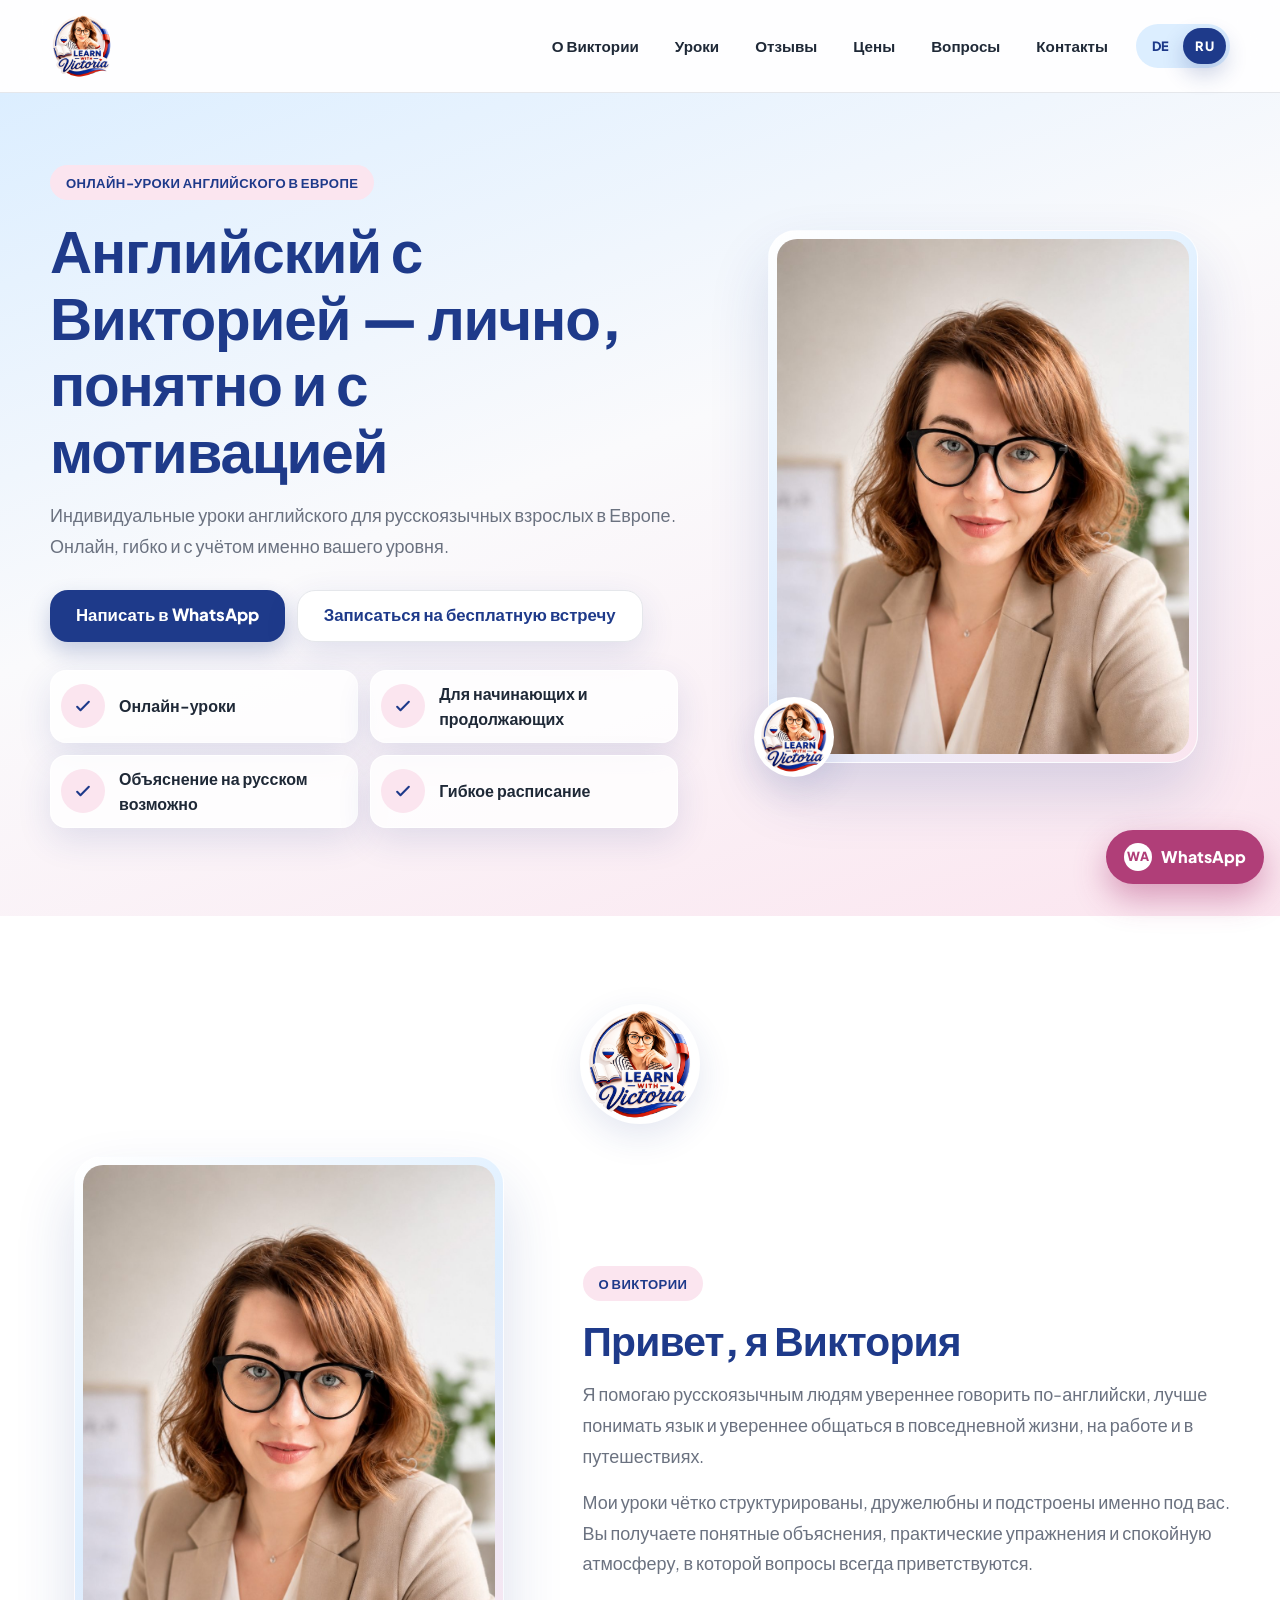
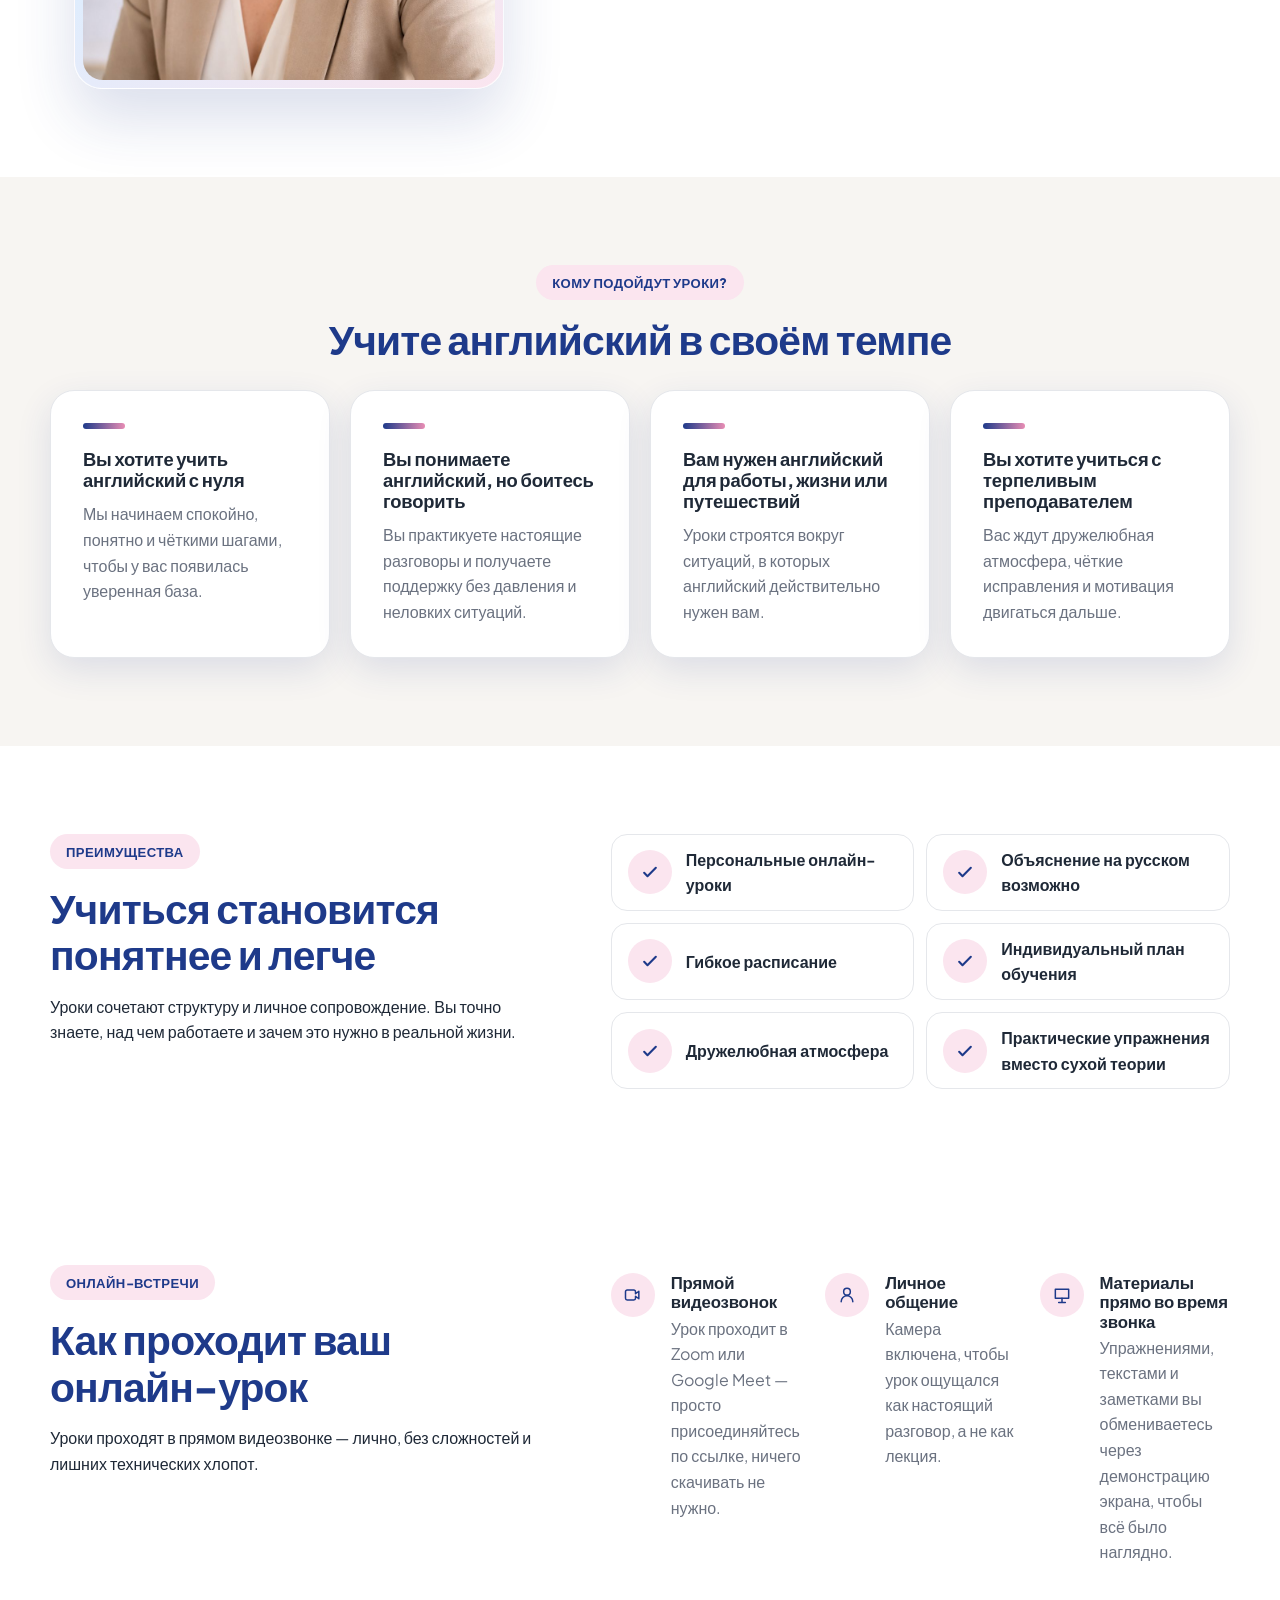
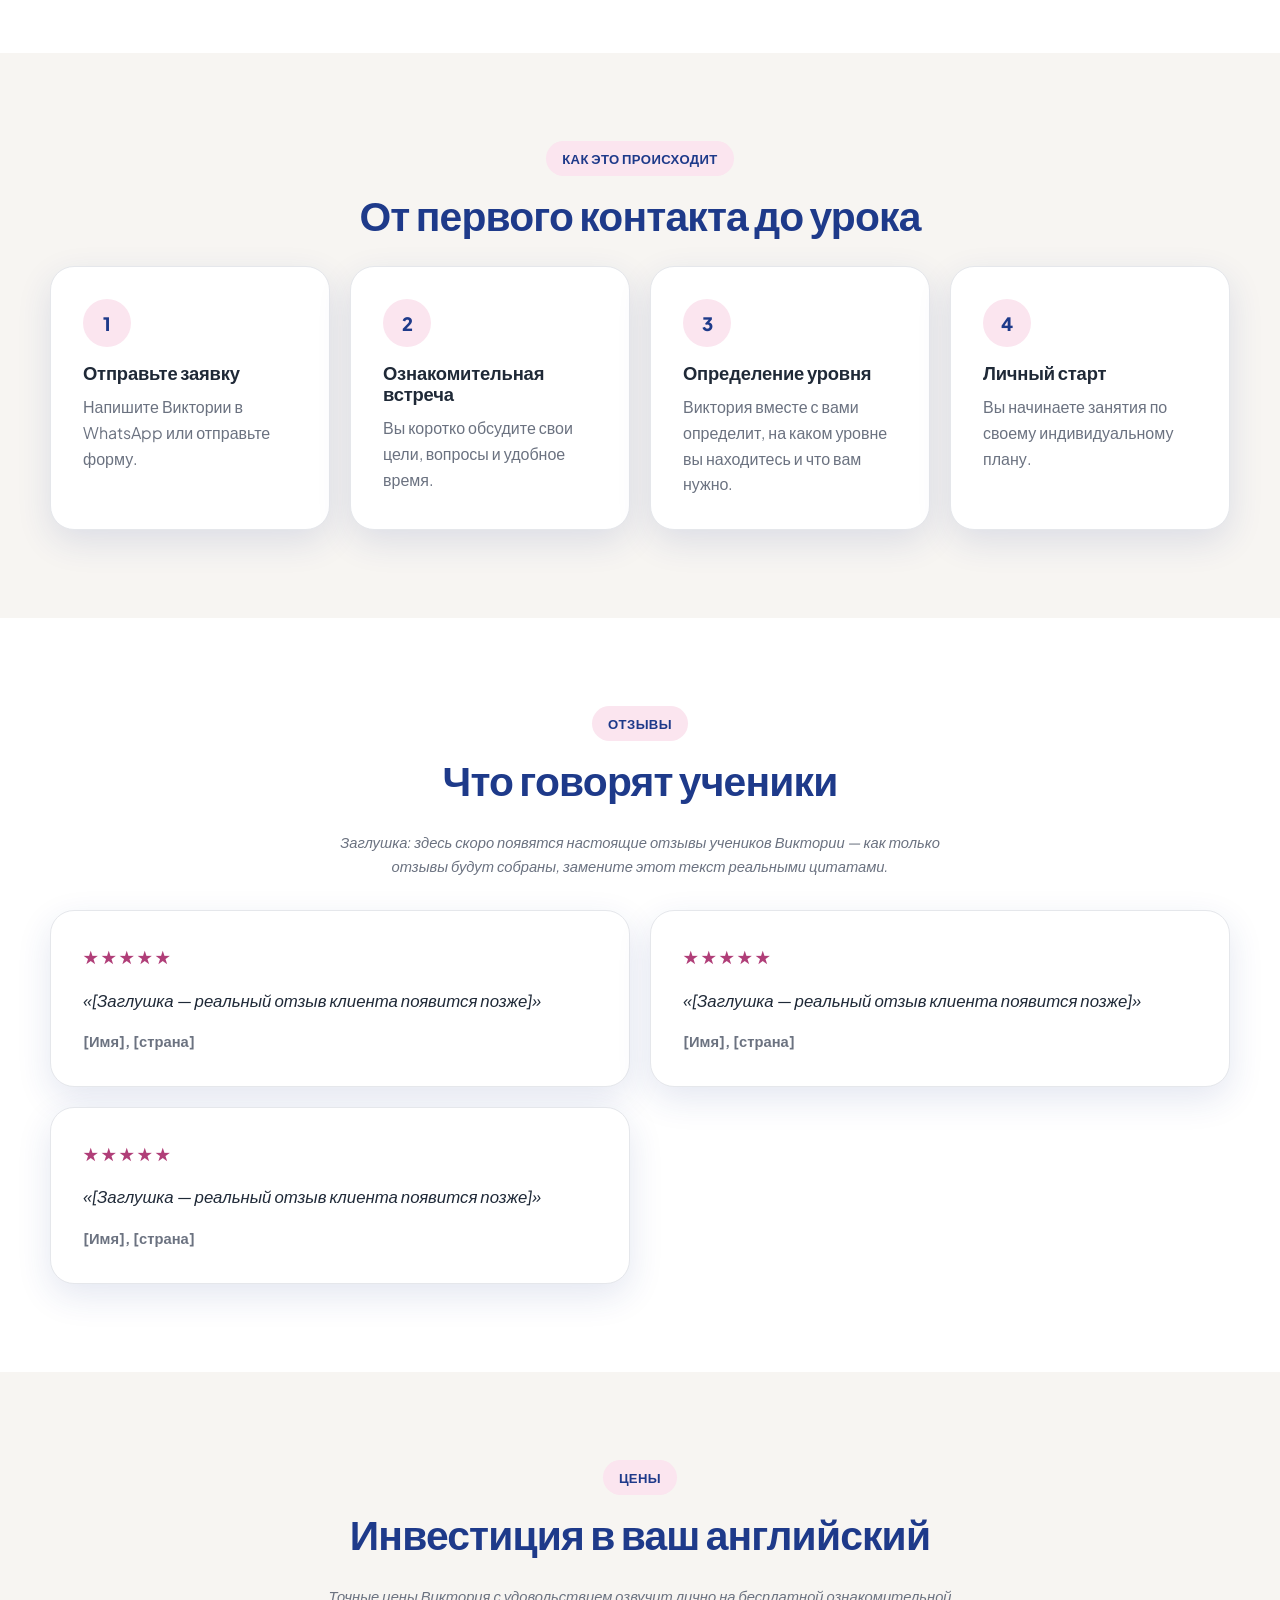
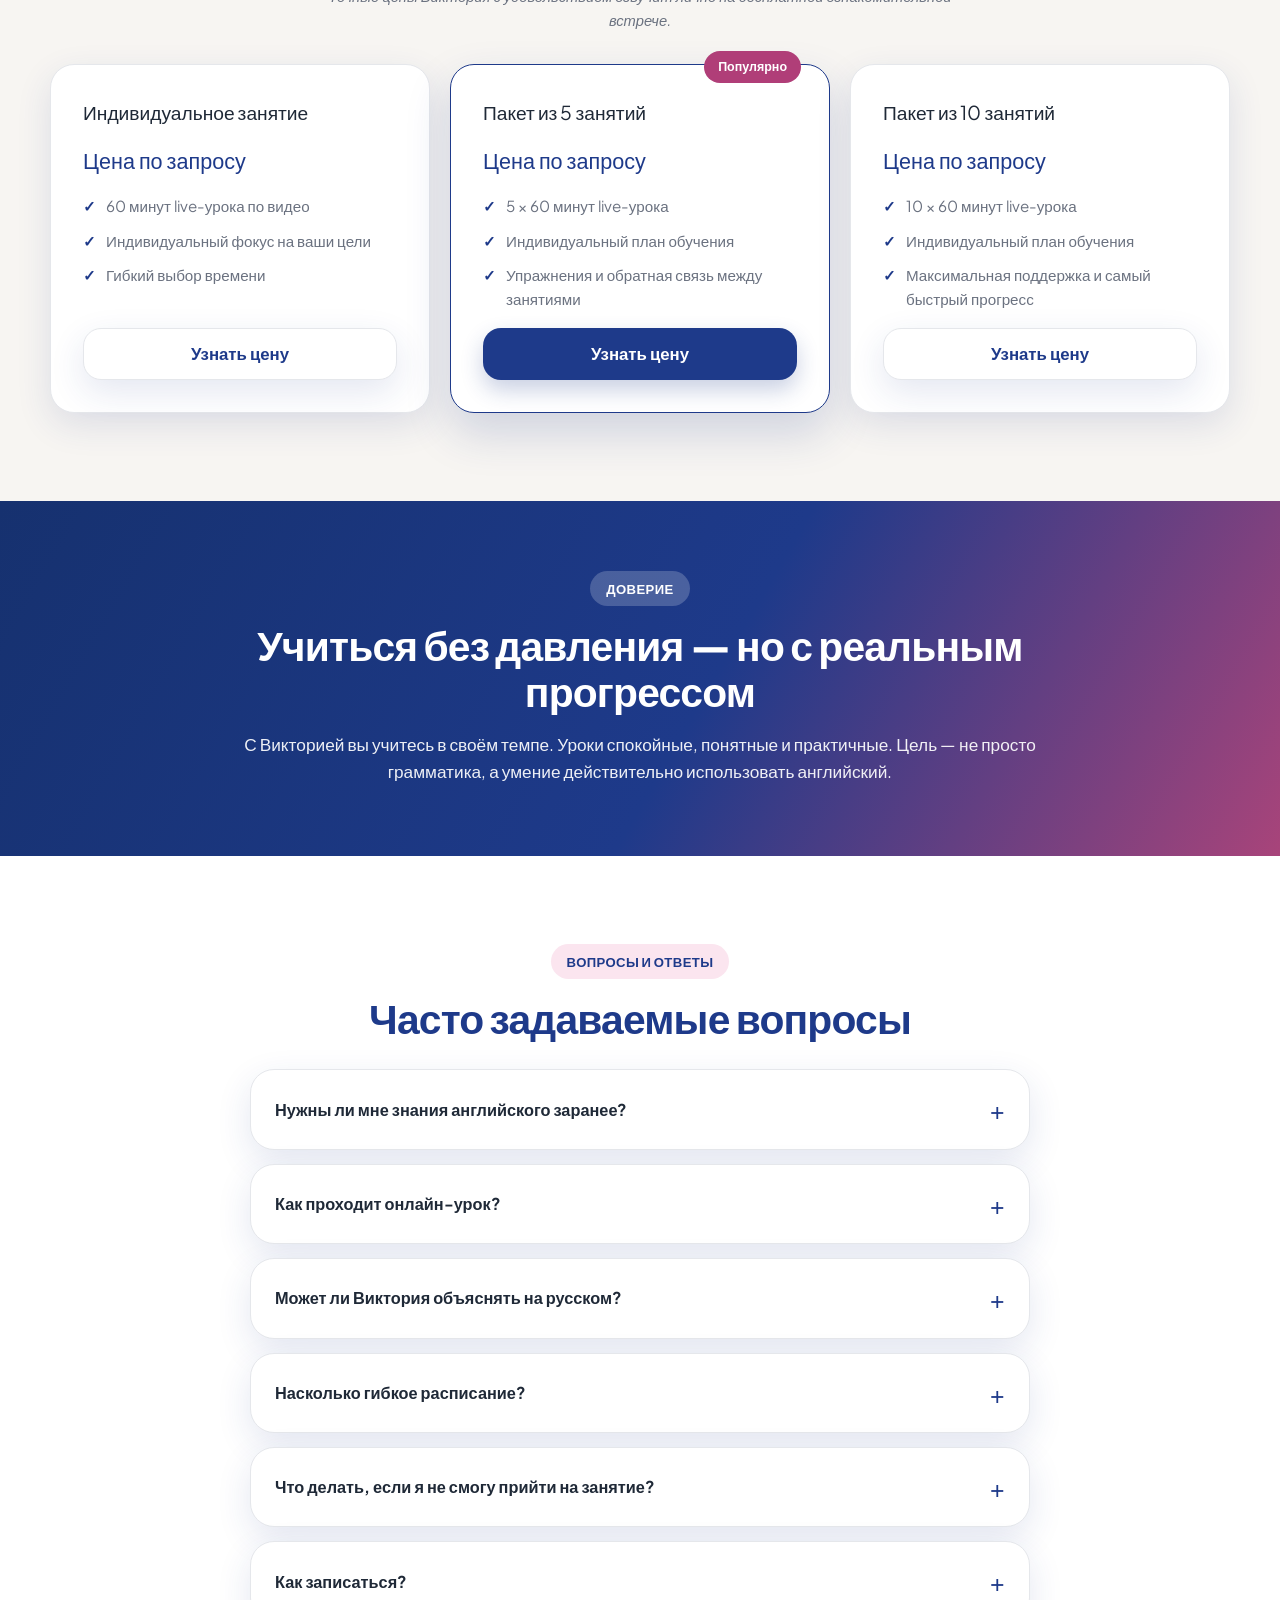
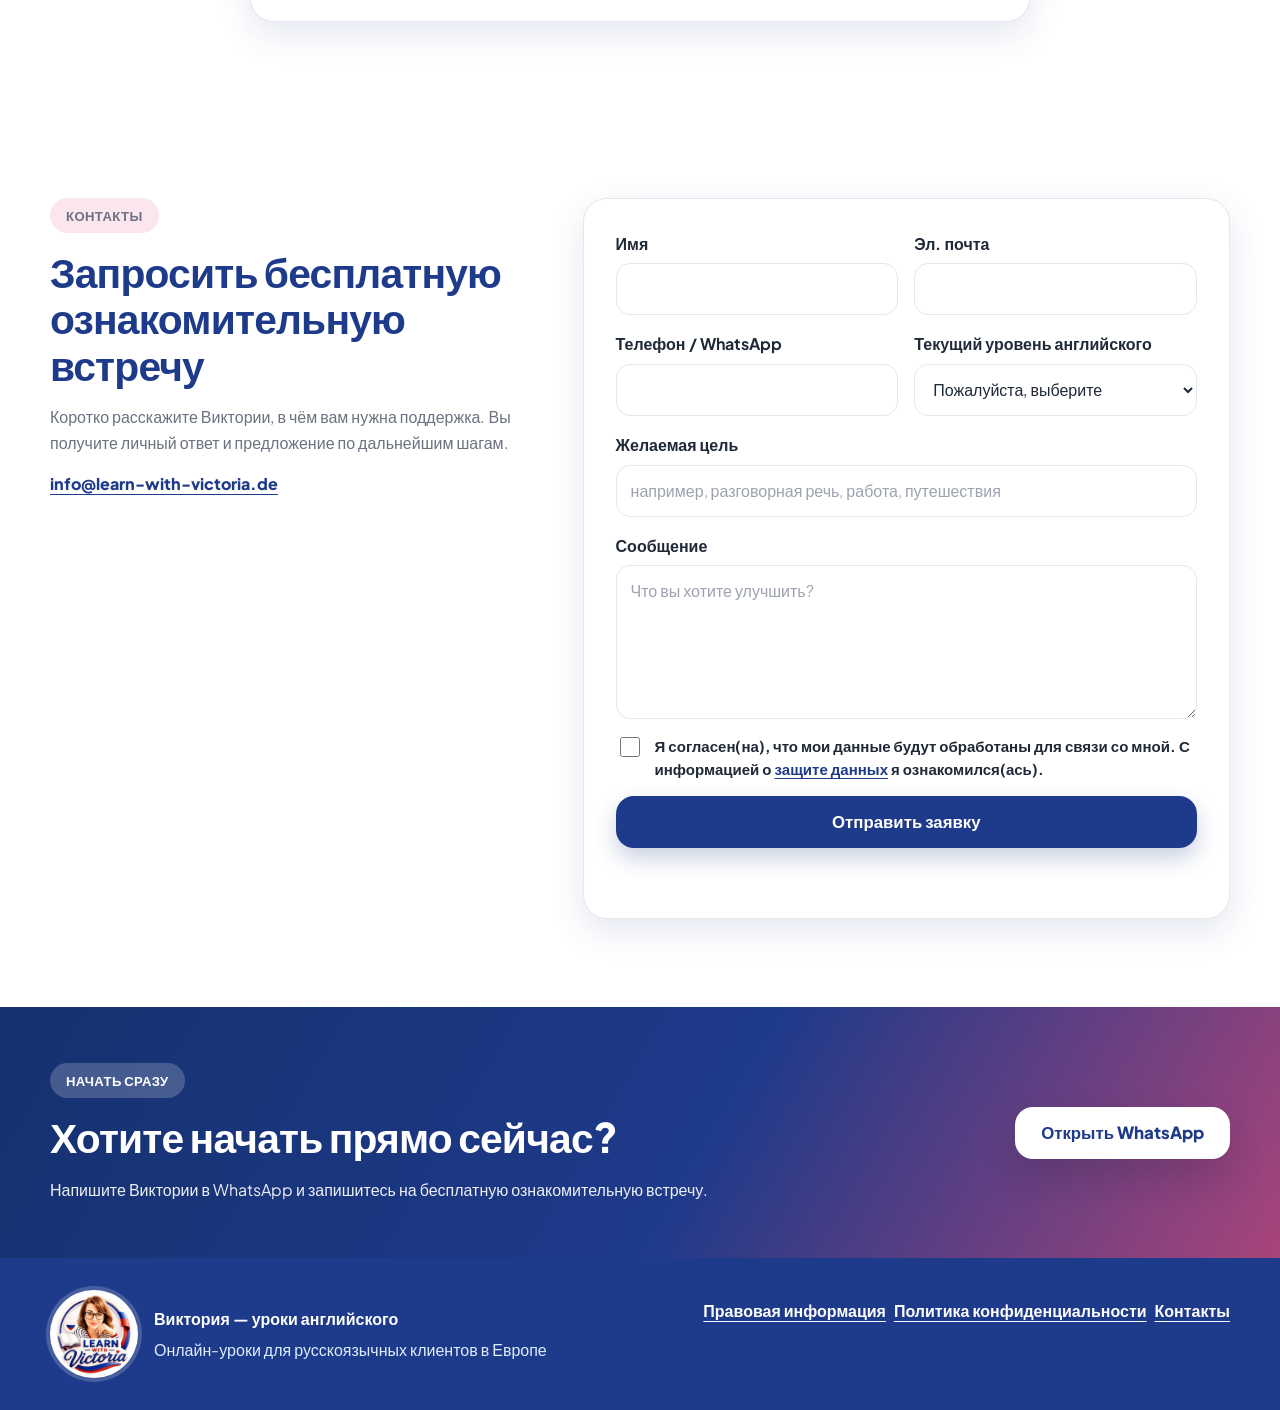
==== index-ru.html @ 59690faa "Add DE/RU language switch and Russian translation of homepage Adds a segmented DE/RU toggle to the h" ====
<!DOCTYPE html>
<html lang="ru">
<head>
  <meta charset="UTF-8">
  <meta name="viewport" content="width=device-width, initial-scale=1.0">
  <title>Английский с Викторией | Онлайн-уроки для русскоязычных взрослых</title>
  <meta name="description" content="Индивидуальные уроки английского с Викторией для русскоязычных взрослых в Европе. Онлайн, гибко и лично — с бесплатной ознакомительной встречей.">
  <meta name="theme-color" content="#1E3A8A">
  <meta property="og:title" content="Английский с Викторией">
  <meta property="og:description" content="Персональные онлайн-уроки английского для русскоязычных взрослых в Европе.">
  <meta property="og:type" content="website">
  <meta property="og:url" content="https://www.learn-with-victoria.de/index-ru.html">
  <meta property="og:image" content="https://www.learn-with-victoria.de/img/victoria-hero.jpg">
  <link rel="canonical" href="https://www.learn-with-victoria.de/index-ru.html">
  <link rel="alternate" hreflang="ru" href="https://www.learn-with-victoria.de/index-ru.html">
  <link rel="alternate" hreflang="de" href="https://www.learn-with-victoria.de/">
  <link rel="alternate" hreflang="x-default" href="https://www.learn-with-victoria.de/">
  <link rel="preload" as="image" href="img/victoria-hero.jpg">
  <link rel="preconnect" href="https://fonts.googleapis.com">
  <link rel="preconnect" href="https://fonts.gstatic.com" crossorigin>
  <link href="https://fonts.googleapis.com/css2?family=Plus+Jakarta+Sans:wght@400;500;600;700;800&display=swap" rel="stylesheet">
  <link rel="stylesheet" href="css/style.css">
  <script type="application/ld+json">
    {
      "@context": "https://schema.org",
      "@type": "EducationalOrganization",
      "name": "Victoria Englischunterricht",
      "url": "https://www.learn-with-victoria.de/",
      "description": "Онлайн-уроки английского для русскоязычных взрослых в Европе.",
      "areaServed": "Europe",
      "knowsLanguage": ["Deutsch", "Russisch", "Englisch"],
      "founder": {
        "@type": "Person",
        "name": "Victoria"
      },
      "offers": {
        "@type": "Offer",
        "category": "Online language lessons",
        "availability": "https://schema.org/InStock"
      }
    }
  </script>
</head>
<body class="landing-page">
  <a class="skip-link" href="#kontakt">Перейти к форме обратной связи</a>

  <header class="site-header">
    <div class="container header-inner">
      <a class="site-logo" href="index-ru.html" aria-label="Английский с Викторией — главная страница">
        <img src="img/logo-victoria.png" alt="" width="200" height="200" class="site-logo-img">
      </a>
      <div class="header-right">
        <nav class="main-nav" aria-label="Главная навигация">
          <ul>
            <li><a href="#ueber-victoria">О Виктории</a></li>
            <li><a href="#unterricht">Уроки</a></li>
            <li><a href="#bewertungen">Отзывы</a></li>
            <li><a href="#preise">Цены</a></li>
            <li><a href="#faq">Вопросы</a></li>
            <li><a href="#kontakt">Контакты</a></li>
          </ul>
        </nav>
        <div class="lang-switch" role="group" aria-label="Выбор языка">
          <a href="index.html" class="lang-switch-option" hreflang="de" lang="de">DE</a>
          <a href="index-ru.html" class="lang-switch-option is-active" aria-current="page" hreflang="ru" lang="ru">RU</a>
        </div>
      </div>
    </div>
  </header>

  <main>
    <section class="hero-section" aria-labelledby="hero-title">
      <div class="container hero-grid">
        <div class="hero-copy">
          <p class="eyebrow">Онлайн-уроки английского в Европе</p>
          <h1 id="hero-title">Английский с Викторией — лично, понятно и с мотивацией</h1>
          <p class="hero-subheadline">Индивидуальные уроки английского для русскоязычных взрослых в Европе. Онлайн, гибко и с учётом именно вашего уровня.</p>
          <div class="hero-actions" aria-label="Способы связи">
            <a class="button button-primary" href="https://wa.me/4917687841204?text=%D0%97%D0%B4%D1%80%D0%B0%D0%B2%D1%81%D1%82%D0%B2%D1%83%D0%B9%D1%82%D0%B5%2C%20%D0%92%D0%B8%D0%BA%D1%82%D0%BE%D1%80%D0%B8%D1%8F!%20%D0%9C%D0%B5%D0%BD%D1%8F%20%D0%B8%D0%BD%D1%82%D0%B5%D1%80%D0%B5%D1%81%D1%83%D1%8E%D1%82%20%D1%83%D1%80%D0%BE%D0%BA%D0%B8%20%D0%B0%D0%BD%D0%B3%D0%BB%D0%B8%D0%B9%D1%81%D0%BA%D0%BE%D0%B3%D0%BE%2C%20%D1%85%D0%BE%D1%82%D0%B5%D0%BB%D0%BE%D1%81%D1%8C%20%D0%B1%D1%8B%20%D1%83%D0%B7%D0%BD%D0%B0%D1%82%D1%8C%20%D0%BF%D0%BE%D0%B4%D1%80%D0%BE%D0%B1%D0%BD%D0%B5%D0%B5." target="_blank" rel="noopener noreferrer" data-whatsapp-link>Написать в WhatsApp</a>
            <a class="button button-secondary" href="#kontakt">Записаться на бесплатную встречу</a>
          </div>
          <ul class="hero-highlights" aria-label="Элементы доверия">
            <li><span class="icon-badge" aria-hidden="true"><svg viewBox="0 0 24 24" fill="none"><path d="M5 13l4 4L19 7" stroke="currentColor" stroke-width="2.5" stroke-linecap="round" stroke-linejoin="round"/></svg></span>Онлайн-уроки</li>
            <li><span class="icon-badge" aria-hidden="true"><svg viewBox="0 0 24 24" fill="none"><path d="M5 13l4 4L19 7" stroke="currentColor" stroke-width="2.5" stroke-linecap="round" stroke-linejoin="round"/></svg></span>Для начинающих и продолжающих</li>
            <li><span class="icon-badge" aria-hidden="true"><svg viewBox="0 0 24 24" fill="none"><path d="M5 13l4 4L19 7" stroke="currentColor" stroke-width="2.5" stroke-linecap="round" stroke-linejoin="round"/></svg></span>Объяснение на русском возможно</li>
            <li><span class="icon-badge" aria-hidden="true"><svg viewBox="0 0 24 24" fill="none"><path d="M5 13l4 4L19 7" stroke="currentColor" stroke-width="2.5" stroke-linecap="round" stroke-linejoin="round"/></svg></span>Гибкое расписание</li>
          </ul>
        </div>

        <div class="hero-media-wrap">
          <div class="hero-media" aria-label="Виктория, преподаватель английского">
            <img src="img/victoria-hero.jpg" width="1023" height="1537" alt="Виктория, преподаватель английского, в светлой обстановке онлайн-урока" fetchpriority="high">
          </div>
          <img src="img/logo-victoria.png" alt="Логотип Learn with Victoria" width="90" height="90" class="hero-media-badge">
        </div>
      </div>
    </section>

    <section class="section section-white" id="ueber-victoria" aria-labelledby="about-title">
      <div class="container">
        <img src="img/logo-victoria.png" alt="Логотип Learn with Victoria" width="120" height="120" class="section-logo reveal">
      </div>
      <div class="container about-layout reveal">
        <div class="hero-media" aria-label="Виктория, преподаватель английского">
          <img src="img/victoria-hero.jpg" width="1023" height="1537" alt="Виктория, преподаватель английского, в светлой обстановке онлайн-урока" loading="lazy">
        </div>
        <div>
          <div class="section-heading">
            <p class="eyebrow">О Виктории</p>
            <h2 id="about-title">Привет, я Виктория</h2>
          </div>
          <div class="text-content">
            <p>Я помогаю русскоязычным людям увереннее говорить по-английски, лучше понимать язык и увереннее общаться в повседневной жизни, на работе и в путешествиях.</p>
            <p>Мои уроки чётко структурированы, дружелюбны и подстроены именно под вас. Вы получаете понятные объяснения, практические упражнения и спокойную атмосферу, в которой вопросы всегда приветствуются.</p>
          </div>
        </div>
      </div>
    </section>

    <section class="section section-soft" id="unterricht" aria-labelledby="audience-title">
      <div class="container reveal">
        <div class="section-heading centered">
          <p class="eyebrow">Кому подойдут уроки?</p>
          <h2 id="audience-title">Учите английский в своём темпе</h2>
        </div>
        <div class="card-grid four-columns">
          <article class="info-card">
            <span class="card-marker" aria-hidden="true"></span>
            <h3>Вы хотите учить английский с нуля</h3>
            <p>Мы начинаем спокойно, понятно и чёткими шагами, чтобы у вас появилась уверенная база.</p>
          </article>
          <article class="info-card">
            <span class="card-marker" aria-hidden="true"></span>
            <h3>Вы понимаете английский, но боитесь говорить</h3>
            <p>Вы практикуете настоящие разговоры и получаете поддержку без давления и неловких ситуаций.</p>
          </article>
          <article class="info-card">
            <span class="card-marker" aria-hidden="true"></span>
            <h3>Вам нужен английский для работы, жизни или путешествий</h3>
            <p>Уроки строятся вокруг ситуаций, в которых английский действительно нужен вам.</p>
          </article>
          <article class="info-card">
            <span class="card-marker" aria-hidden="true"></span>
            <h3>Вы хотите учиться с терпеливым преподавателем</h3>
            <p>Вас ждут дружелюбная атмосфера, чёткие исправления и мотивация двигаться дальше.</p>
          </article>
        </div>
      </div>
    </section>

    <section class="section section-white" id="vorteile" aria-labelledby="benefits-title">
      <div class="container split-layout reveal">
        <div class="section-heading">
          <p class="eyebrow">Преимущества</p>
          <h2 id="benefits-title">Учиться становится понятнее и легче</h2>
          <p>Уроки сочетают структуру и личное сопровождение. Вы точно знаете, над чем работаете и зачем это нужно в реальной жизни.</p>
        </div>
        <ul class="benefits-list">
          <li><span class="icon-badge" aria-hidden="true"><svg viewBox="0 0 24 24" fill="none"><path d="M5 13l4 4L19 7" stroke="currentColor" stroke-width="2.5" stroke-linecap="round" stroke-linejoin="round"/></svg></span>Персональные онлайн-уроки</li>
          <li><span class="icon-badge" aria-hidden="true"><svg viewBox="0 0 24 24" fill="none"><path d="M5 13l4 4L19 7" stroke="currentColor" stroke-width="2.5" stroke-linecap="round" stroke-linejoin="round"/></svg></span>Объяснение на русском возможно</li>
          <li><span class="icon-badge" aria-hidden="true"><svg viewBox="0 0 24 24" fill="none"><path d="M5 13l4 4L19 7" stroke="currentColor" stroke-width="2.5" stroke-linecap="round" stroke-linejoin="round"/></svg></span>Гибкое расписание</li>
          <li><span class="icon-badge" aria-hidden="true"><svg viewBox="0 0 24 24" fill="none"><path d="M5 13l4 4L19 7" stroke="currentColor" stroke-width="2.5" stroke-linecap="round" stroke-linejoin="round"/></svg></span>Индивидуальный план обучения</li>
          <li><span class="icon-badge" aria-hidden="true"><svg viewBox="0 0 24 24" fill="none"><path d="M5 13l4 4L19 7" stroke="currentColor" stroke-width="2.5" stroke-linecap="round" stroke-linejoin="round"/></svg></span>Дружелюбная атмосфера</li>
          <li><span class="icon-badge" aria-hidden="true"><svg viewBox="0 0 24 24" fill="none"><path d="M5 13l4 4L19 7" stroke="currentColor" stroke-width="2.5" stroke-linecap="round" stroke-linejoin="round"/></svg></span>Практические упражнения вместо сухой теории</li>
        </ul>
      </div>
    </section>

    <section class="section section-white" id="online-meetings" aria-labelledby="meetings-title">
      <div class="container split-layout reveal">
        <div class="section-heading">
          <p class="eyebrow">Онлайн-встречи</p>
          <h2 id="meetings-title">Как проходит ваш онлайн-урок</h2>
          <p>Уроки проходят в прямом видеозвонке — лично, без сложностей и лишних технических хлопот.</p>
        </div>
        <div class="feature-row">
          <div class="feature">
            <span class="icon-badge" aria-hidden="true">
              <svg viewBox="0 0 24 24" fill="none"><path d="M15 10.5V8a2 2 0 0 0-2-2H5a2 2 0 0 0-2 2v8a2 2 0 0 0 2 2h8a2 2 0 0 0 2-2v-2.5l4 3v-9l-4 3Z" stroke="currentColor" stroke-width="1.8" stroke-linecap="round" stroke-linejoin="round"/></svg>
            </span>
            <div>
              <h3>Прямой видеозвонок</h3>
              <p>Урок проходит в Zoom или Google Meet — просто присоединяйтесь по ссылке, ничего скачивать не нужно.</p>
            </div>
          </div>
          <div class="feature">
            <span class="icon-badge" aria-hidden="true">
              <svg viewBox="0 0 24 24" fill="none"><path d="M12 12a4 4 0 1 0 0-8 4 4 0 0 0 0 8Zm-7 8a7 7 0 0 1 14 0" stroke="currentColor" stroke-width="1.8" stroke-linecap="round" stroke-linejoin="round"/></svg>
            </span>
            <div>
              <h3>Личное общение</h3>
              <p>Камера включена, чтобы урок ощущался как настоящий разговор, а не как лекция.</p>
            </div>
          </div>
          <div class="feature">
            <span class="icon-badge" aria-hidden="true">
              <svg viewBox="0 0 24 24" fill="none"><path d="M4 5h16v11H4z" stroke="currentColor" stroke-width="1.8" stroke-linecap="round" stroke-linejoin="round"/><path d="M8 21h8M12 16v5" stroke="currentColor" stroke-width="1.8" stroke-linecap="round" stroke-linejoin="round"/></svg>
            </span>
            <div>
              <h3>Материалы прямо во время звонка</h3>
              <p>Упражнениями, текстами и заметками вы обмениваетесь через демонстрацию экрана, чтобы всё было наглядно.</p>
            </div>
          </div>
        </div>
      </div>
    </section>

    <section class="section section-soft" id="ablauf" aria-labelledby="process-title">
      <div class="container reveal">
        <div class="section-heading centered">
          <p class="eyebrow">Как это происходит</p>
          <h2 id="process-title">От первого контакта до урока</h2>
        </div>
        <div class="steps-grid">
          <article class="step-card">
            <span aria-hidden="true">1</span>
            <h3>Отправьте заявку</h3>
            <p>Напишите Виктории в WhatsApp или отправьте форму.</p>
          </article>
          <article class="step-card">
            <span aria-hidden="true">2</span>
            <h3>Ознакомительная встреча</h3>
            <p>Вы коротко обсудите свои цели, вопросы и удобное время.</p>
          </article>
          <article class="step-card">
            <span aria-hidden="true">3</span>
            <h3>Определение уровня</h3>
            <p>Виктория вместе с вами определит, на каком уровне вы находитесь и что вам нужно.</p>
          </article>
          <article class="step-card">
            <span aria-hidden="true">4</span>
            <h3>Личный старт</h3>
            <p>Вы начинаете занятия по своему индивидуальному плану.</p>
          </article>
        </div>
      </div>
    </section>

    <section class="section section-white" id="bewertungen" aria-labelledby="reviews-title">
      <div class="container reveal">
        <div class="section-heading centered">
          <p class="eyebrow">Отзывы</p>
          <h2 id="reviews-title">Что говорят ученики</h2>
        </div>
        <p class="section-note">Заглушка: здесь скоро появятся настоящие отзывы учеников Виктории — как только отзывы будут собраны, замените этот текст реальными цитатами.</p>
        <div class="testimonial-grid">
          <article class="testimonial-card">
            <div class="testimonial-stars" aria-hidden="true">★★★★★</div>
            <p class="testimonial-quote">«[Заглушка — реальный отзыв клиента появится позже]»</p>
            <p class="testimonial-author">[Имя], [страна]</p>
          </article>
          <article class="testimonial-card">
            <div class="testimonial-stars" aria-hidden="true">★★★★★</div>
            <p class="testimonial-quote">«[Заглушка — реальный отзыв клиента появится позже]»</p>
            <p class="testimonial-author">[Имя], [страна]</p>
          </article>
          <article class="testimonial-card">
            <div class="testimonial-stars" aria-hidden="true">★★★★★</div>
            <p class="testimonial-quote">«[Заглушка — реальный отзыв клиента появится позже]»</p>
            <p class="testimonial-author">[Имя], [страна]</p>
          </article>
        </div>
      </div>
    </section>

    <section class="section section-soft" id="preise" aria-labelledby="pricing-title">
      <div class="container reveal">
        <div class="section-heading centered">
          <p class="eyebrow">Цены</p>
          <h2 id="pricing-title">Инвестиция в ваш английский</h2>
        </div>
        <p class="section-note">Точные цены Виктория с удовольствием озвучит лично на бесплатной ознакомительной встрече.</p>
        <div class="pricing-grid">
          <article class="pricing-card">
            <p class="pricing-name">Индивидуальное занятие</p>
            <p class="pricing-price">Цена по запросу</p>
            <ul class="pricing-features">
              <li>60 минут live-урока по видео</li>
              <li>Индивидуальный фокус на ваши цели</li>
              <li>Гибкий выбор времени</li>
            </ul>
            <a class="button button-secondary" href="https://wa.me/4917687841204?text=%D0%97%D0%B4%D1%80%D0%B0%D0%B2%D1%81%D1%82%D0%B2%D1%83%D0%B9%D1%82%D0%B5%2C%20%D0%92%D0%B8%D0%BA%D1%82%D0%BE%D1%80%D0%B8%D1%8F!%20%D0%A5%D0%BE%D1%82%D0%B5%D0%BB%D0%BE%D1%81%D1%8C%20%D0%B1%D1%8B%20%D1%83%D0%B7%D0%BD%D0%B0%D1%82%D1%8C%20%D1%86%D0%B5%D0%BD%D1%83%20%D0%BD%D0%B0%20%D0%B8%D0%BD%D0%B4%D0%B8%D0%B2%D0%B8%D0%B4%D1%83%D0%B0%D0%BB%D1%8C%D0%BD%D0%BE%D0%B5%20%D0%B7%D0%B0%D0%BD%D1%8F%D1%82%D0%B8%D0%B5." target="_blank" rel="noopener noreferrer" data-whatsapp-link>Узнать цену</a>
          </article>
          <article class="pricing-card featured">
            <span class="pricing-badge">Популярно</span>
            <p class="pricing-name">Пакет из 5 занятий</p>
            <p class="pricing-price">Цена по запросу</p>
            <ul class="pricing-features">
              <li>5 × 60 минут live-урока</li>
              <li>Индивидуальный план обучения</li>
              <li>Упражнения и обратная связь между занятиями</li>
            </ul>
            <a class="button button-primary" href="https://wa.me/4917687841204?text=%D0%97%D0%B4%D1%80%D0%B0%D0%B2%D1%81%D1%82%D0%B2%D1%83%D0%B9%D1%82%D0%B5%2C%20%D0%92%D0%B8%D0%BA%D1%82%D0%BE%D1%80%D0%B8%D1%8F!%20%D0%A5%D0%BE%D1%82%D0%B5%D0%BB%D0%BE%D1%81%D1%8C%20%D0%B1%D1%8B%20%D1%83%D0%B7%D0%BD%D0%B0%D1%82%D1%8C%20%D1%86%D0%B5%D0%BD%D1%83%20%D0%BD%D0%B0%20%D0%BF%D0%B0%D0%BA%D0%B5%D1%82%20%D0%B8%D0%B7%205%20%D0%B7%D0%B0%D0%BD%D1%8F%D1%82%D0%B8%D0%B9." target="_blank" rel="noopener noreferrer" data-whatsapp-link>Узнать цену</a>
          </article>
          <article class="pricing-card">
            <p class="pricing-name">Пакет из 10 занятий</p>
            <p class="pricing-price">Цена по запросу</p>
            <ul class="pricing-features">
              <li>10 × 60 минут live-урока</li>
              <li>Индивидуальный план обучения</li>
              <li>Максимальная поддержка и самый быстрый прогресс</li>
            </ul>
            <a class="button button-secondary" href="https://wa.me/4917687841204?text=%D0%97%D0%B4%D1%80%D0%B0%D0%B2%D1%81%D1%82%D0%B2%D1%83%D0%B9%D1%82%D0%B5%2C%20%D0%92%D0%B8%D0%BA%D1%82%D0%BE%D1%80%D0%B8%D1%8F!%20%D0%A5%D0%BE%D1%82%D0%B5%D0%BB%D0%BE%D1%81%D1%8C%20%D0%B1%D1%8B%20%D1%83%D0%B7%D0%BD%D0%B0%D1%82%D1%8C%20%D1%86%D0%B5%D0%BD%D1%83%20%D0%BD%D0%B0%20%D0%BF%D0%B0%D0%BA%D0%B5%D1%82%20%D0%B8%D0%B7%2010%20%D0%B7%D0%B0%D0%BD%D1%8F%D1%82%D0%B8%D0%B9." target="_blank" rel="noopener noreferrer" data-whatsapp-link>Узнать цену</a>
          </article>
        </div>
      </div>
    </section>

    <section class="trust-band" aria-labelledby="trust-title">
      <div class="container trust-content reveal">
        <p class="eyebrow">Доверие</p>
        <h2 id="trust-title">Учиться без давления — но с реальным прогрессом</h2>
        <p>С Викторией вы учитесь в своём темпе. Уроки спокойные, понятные и практичные. Цель — не просто грамматика, а умение действительно использовать английский.</p>
      </div>
    </section>

    <section class="section section-white" id="faq" aria-labelledby="faq-title">
      <div class="container reveal">
        <div class="section-heading centered">
          <p class="eyebrow">Вопросы и ответы</p>
          <h2 id="faq-title">Часто задаваемые вопросы</h2>
        </div>
        <div class="faq-list">
          <details class="faq-item">
            <summary>Нужны ли мне знания английского заранее?</summary>
            <p>Нет. Уроки подстраиваются под ваш текущий уровень — от полного нуля до продвинутого.</p>
          </details>
          <details class="faq-item">
            <summary>Как проходит онлайн-урок?</summary>
            <p>Вы встречаетесь в прямом видеозвонке. После короткого определения уровня вы работаете над темами, которые сейчас важнее всего для вас.</p>
          </details>
          <details class="faq-item">
            <summary>Может ли Виктория объяснять на русском?</summary>
            <p>Да, при необходимости она объясняет сложные моменты на русском, чтобы не осталось ничего непонятного.</p>
          </details>
          <details class="faq-item">
            <summary>Насколько гибкое расписание?</summary>
            <p>Время занятий согласовывается индивидуально с вами, чтобы уроки вписывались в вашу повседневную жизнь.</p>
          </details>
          <details class="faq-item">
            <summary>Что делать, если я не смогу прийти на занятие?</summary>
            <p>Просто предупредите заранее, и вы вместе найдёте новое время.</p>
          </details>
          <details class="faq-item">
            <summary>Как записаться?</summary>
            <p>Напишите Виктории в WhatsApp или через контактную форму — после этого вы договоритесь о бесплатной ознакомительной встрече.</p>
          </details>
        </div>
      </div>
    </section>

    <section class="section section-white" id="kontakt" aria-labelledby="contact-title">
      <div class="container contact-layout reveal">
        <div class="contact-intro">
          <p class="eyebrow">Контакты</p>
          <h2 id="contact-title">Запросить бесплатную ознакомительную встречу</h2>
          <p>Коротко расскажите Виктории, в чём вам нужна поддержка. Вы получите личный ответ и предложение по дальнейшим шагам.</p>
          <a class="text-link" href="mailto:info@learn-with-victoria.de">info@learn-with-victoria.de</a>
        </div>

        <form class="contact-form" action="mailto:info@learn-with-victoria.de" method="post" enctype="text/plain" data-contact-form>
          <div class="form-row">
            <label for="name">Имя</label>
            <input type="text" id="name" name="Name" autocomplete="name" required>
          </div>
          <div class="form-row">
            <label for="email">Эл. почта</label>
            <input type="email" id="email" name="E-Mail" autocomplete="email" required>
          </div>
          <div class="form-row">
            <label for="phone">Телефон / WhatsApp</label>
            <input type="tel" id="phone" name="Telefon / WhatsApp" autocomplete="tel">
          </div>
          <div class="form-row">
            <label for="level">Текущий уровень английского</label>
            <select id="level" name="Aktuelles Englischlevel" required>
              <option value="">Пожалуйста, выберите</option>
              <option value="Начинающий">Начинающий</option>
              <option value="A1 / A2">A1 / A2</option>
              <option value="B1 / B2">B1 / B2</option>
              <option value="Продвинутый">Продвинутый</option>
              <option value="Не уверен(а)">Не уверен(а)</option>
            </select>
          </div>
          <div class="form-row">
            <label for="goal">Желаемая цель</label>
            <input type="text" id="goal" name="Wunschziel" placeholder="например, разговорная речь, работа, путешествия" required>
          </div>
          <div class="form-row">
            <label for="message">Сообщение</label>
            <textarea id="message" name="Nachricht" rows="5" placeholder="Что вы хотите улучшить?"></textarea>
          </div>
          <label class="privacy-check">
            <input type="checkbox" name="Datenschutz akzeptiert" value="Ja" required>
            <span>Я согласен(на), что мои данные будут обработаны для связи со мной. С информацией о <a href="https://function-concept.com/datenschutz" target="_blank" rel="noopener noreferrer">защите данных</a> я ознакомился(ась).</span>
          </label>
          <button class="button button-primary form-button" type="submit">Отправить заявку</button>
          <p class="form-status" role="status" aria-live="polite" data-form-status></p>
        </form>
      </div>
    </section>

    <section class="whatsapp-cta" aria-labelledby="whatsapp-title">
      <div class="container cta-content reveal">
        <div>
          <p class="eyebrow">Начать сразу</p>
          <h2 id="whatsapp-title">Хотите начать прямо сейчас?</h2>
          <p>Напишите Виктории в WhatsApp и запишитесь на бесплатную ознакомительную встречу.</p>
        </div>
        <a class="button button-light" href="https://wa.me/4917687841204?text=%D0%97%D0%B4%D1%80%D0%B0%D0%B2%D1%81%D1%82%D0%B2%D1%83%D0%B9%D1%82%D0%B5%2C%20%D0%92%D0%B8%D0%BA%D1%82%D0%BE%D1%80%D0%B8%D1%8F!%20%D0%A5%D0%BE%D1%87%D1%83%20%D0%B7%D0%B0%D0%BF%D0%B8%D1%81%D0%B0%D1%82%D1%8C%D1%81%D1%8F%20%D0%BD%D0%B0%20%D0%B1%D0%B5%D1%81%D0%BF%D0%BB%D0%B0%D1%82%D0%BD%D1%83%D1%8E%20%D0%BE%D0%B7%D0%BD%D0%B0%D0%BA%D0%BE%D0%BC%D0%B8%D1%82%D0%B5%D0%BB%D1%8C%D0%BD%D1%83%D1%8E%20%D0%B2%D1%81%D1%82%D1%80%D0%B5%D1%87%D1%83%20%D0%BF%D0%BE%20%D1%83%D1%80%D0%BE%D0%BA%D0%B0%D0%BC%20%D0%B0%D0%BD%D0%B3%D0%BB%D0%B8%D0%B9%D1%81%D0%BA%D0%BE%D0%B3%D0%BE." target="_blank" rel="noopener noreferrer" data-whatsapp-link>Открыть WhatsApp</a>
      </div>
    </section>
  </main>

  <footer class="site-footer">
    <div class="container footer-inner">
      <div class="footer-brand">
        <img src="img/logo-victoria.png" alt="Логотип Learn with Victoria" width="120" height="120" class="footer-logo-img">
        <div>
          <strong>Виктория — уроки английского</strong>
          <p>Онлайн-уроки для русскоязычных клиентов в Европе</p>
        </div>
      </div>
      <nav aria-label="Навигация в подвале">
        <ul>
          <li><a href="https://function-concept.com/impressum" target="_blank" rel="noopener noreferrer">Правовая информация</a></li>
          <li><a href="https://function-concept.com/datenschutz" target="_blank" rel="noopener noreferrer">Политика конфиденциальности</a></li>
          <li><a href="#kontakt">Контакты</a></li>
        </ul>
      </nav>
    </div>
  </footer>

  <a class="sticky-whatsapp" href="https://wa.me/4917687841204?text=%D0%97%D0%B4%D1%80%D0%B0%D0%B2%D1%81%D1%82%D0%B2%D1%83%D0%B9%D1%82%D0%B5%2C%20%D0%92%D0%B8%D0%BA%D1%82%D0%BE%D1%80%D0%B8%D1%8F!%20%D0%9C%D0%B5%D0%BD%D1%8F%20%D0%B8%D0%BD%D1%82%D0%B5%D1%80%D0%B5%D1%81%D1%83%D1%8E%D1%82%20%D1%83%D1%80%D0%BE%D0%BA%D0%B8%20%D0%B0%D0%BD%D0%B3%D0%BB%D0%B8%D0%B9%D1%81%D0%BA%D0%BE%D0%B3%D0%BE." target="_blank" rel="noopener noreferrer" aria-label="Написать Виктории в WhatsApp" data-whatsapp-link>
    <span aria-hidden="true">WA</span>
    WhatsApp
  </a>

  <script src="js/script.js"></script>
</body>
</html>
---- css/style.css ----
/* ==========================================================================
   learn-with-victoria.de – Design System: Royal Blue / Pastel Pink / Light
   ========================================================================== */

:root {
  --color-primary: #1E3A8A;
  --color-primary-hover: #16316F;
  --color-russian-blue: #1D4ED8;
  --color-russian-red: #E53935;
  --color-pink: #E88DB4;
  --color-pink-deep: #B03E78;
  --color-pink-light: #FBE5EF;
  --color-blue-light: #DCEEFF;
  --color-bg: #FAFAFC;
  --color-bg-alt: #F7F5F2;
  --color-card: #FFFFFF;
  --color-white: #FFFFFF;
  --color-text: #1F2937;
  --color-muted: #6B7280;
  --color-border: #E5E7EB;

  --gradient-blue-pink: linear-gradient(90deg, #1E3A8A 0%, #E88DB4 100%);
  --gradient-banner: linear-gradient(120deg, #16316F 0%, #1E3A8A 55%, #A8447A 100%);
  --gradient-russian: linear-gradient(90deg, #FFFFFF 0%, #1D4ED8 50%, #E53935 100%);

  --radius-button: 18px;
  --radius-card: 24px;
  --radius-image: 28px;
  --radius-control: 14px;
  --radius-row: 16px;
  --radius-pill: 999px;

  --shadow-card: 0 12px 35px rgba(30, 58, 138, 0.12);
  --shadow-card-hover: 0 20px 45px rgba(30, 58, 138, 0.18);
  --shadow-soft: 0 30px 60px rgba(30, 58, 138, 0.16);
  --shadow-button: 0 10px 22px rgba(30, 58, 138, 0.24);

  --font-base: "Plus Jakarta Sans", "Segoe UI", Arial, Helvetica, sans-serif;
  --max-width: 1180px;
}

* {
  box-sizing: border-box;
}

html {
  scroll-behavior: smooth;
}

@media (prefers-reduced-motion: reduce) {
  html {
    scroll-behavior: auto;
  }

  *,
  *::before,
  *::after {
    animation-duration: 0.001ms !important;
    animation-iteration-count: 1 !important;
    scroll-behavior: auto !important;
    transition-duration: 0.001ms !important;
  }
}

body {
  margin: 0;
  font-family: var(--font-base);
  color: var(--color-text);
  background: var(--color-bg);
  line-height: 1.6;
  text-rendering: optimizeLegibility;
  -webkit-font-smoothing: antialiased;
  -moz-osx-font-smoothing: grayscale;
}

img {
  display: block;
  max-width: 100%;
}

a {
  color: inherit;
  text-decoration: none;
}

a:hover {
  text-decoration: none;
}

button,
input,
select,
textarea {
  font: inherit;
}

button {
  cursor: pointer;
}

:focus-visible {
  outline: 3px solid rgba(30, 58, 138, 0.35);
  outline-offset: 4px;
}

.container {
  width: min(calc(100% - 32px), var(--max-width));
  margin: 0 auto;
}

.skip-link {
  position: fixed;
  top: 12px;
  left: 12px;
  z-index: 100;
  transform: translateY(-140%);
  background: var(--color-primary);
  color: var(--color-white);
  padding: 10px 14px;
  border-radius: 10px;
  font-weight: 700;
}

.skip-link:focus {
  transform: translateY(0);
}

/* --- Reveal-on-scroll (progressive enhancement, no-JS shows content as-is) - */

html.js .reveal {
  opacity: 0;
  transform: translateY(26px);
  transition: opacity 0.7s ease, transform 0.7s ease;
}

html.js .reveal.is-visible {
  opacity: 1;
  transform: translateY(0);
}

/* --- Header ---------------------------------------------------------------- */

.site-header {
  position: sticky;
  top: 0;
  z-index: 30;
  background: rgba(255, 255, 255, 0.78);
  border-bottom: 1px solid var(--color-border);
  backdrop-filter: blur(20px) saturate(160%);
  -webkit-backdrop-filter: blur(20px) saturate(160%);
}

.header-inner,
.site-header .container {
  display: grid;
  gap: 14px;
  padding-top: 14px;
  padding-bottom: 14px;
}

.site-logo {
  display: inline-grid;
  justify-self: start;
  color: var(--color-text);
  line-height: 1.05;
  font-weight: 800;
}

.site-logo-img {
  display: block;
  height: 64px;
  width: auto;
}

.site-logo span {
  color: var(--color-primary);
  font-size: 1.35rem;
}

.site-logo small {
  color: var(--color-muted);
  font-size: 0.78rem;
  font-weight: 700;
}

.main-nav {
  overflow-x: auto;
  scrollbar-width: none;
}

.main-nav::-webkit-scrollbar {
  display: none;
}

.main-nav ul,
.site-footer ul {
  display: flex;
  flex-wrap: wrap;
  gap: 8px;
  list-style: none;
  margin: 0;
  padding: 0;
}

.main-nav a {
  display: block;
  min-height: 42px;
  padding: 10px 14px;
  border-radius: var(--radius-pill);
  color: var(--color-text);
  font-size: 0.95rem;
  font-weight: 700;
  white-space: nowrap;
  transition: background 160ms ease, color 160ms ease;
}

.main-nav a:hover,
.main-nav a:focus-visible,
.main-nav a[aria-current="page"] {
  background: var(--color-blue-light);
  color: var(--color-primary);
}

.header-right {
  display: flex;
  align-items: center;
  gap: 14px;
}

.main-nav {
  flex: 1 1 auto;
  min-width: 0;
}

.lang-switch {
  display: inline-flex;
  align-items: center;
  flex-shrink: 0;
  gap: 2px;
  padding: 4px;
  background: var(--color-blue-light);
  border-radius: var(--radius-pill);
}

.lang-switch-option {
  display: inline-flex;
  align-items: center;
  justify-content: center;
  min-width: 40px;
  padding: 8px 12px;
  border-radius: var(--radius-pill);
  font-size: 0.8rem;
  font-weight: 800;
  letter-spacing: 0.02em;
  color: var(--color-primary);
  transition: background 160ms ease, color 160ms ease;
}

.lang-switch-option:hover,
.lang-switch-option:focus-visible {
  background: rgba(255, 255, 255, 0.7);
}

.lang-switch-option.is-active,
.lang-switch-option.is-active:hover {
  background: var(--color-primary);
  color: var(--color-white);
  box-shadow: var(--shadow-button);
}

body:not(.landing-page) main {
  min-height: 60vh;
  padding: 64px 0;
}

body:not(.landing-page) main .container {
  background: var(--color-card);
  border: 1px solid var(--color-border);
  border-radius: var(--radius-card);
  box-shadow: var(--shadow-card);
  padding: 40px;
}

/* --- Typography -------------------------------------------------------------- */

h1,
h2,
h3,
p {
  margin-top: 0;
}

h1,
h2,
h3 {
  line-height: 1.14;
  font-weight: 800;
  letter-spacing: -0.02em;
  color: var(--color-primary);
}

h3 {
  letter-spacing: -0.01em;
  color: var(--color-text);
}

h1 {
  max-width: 900px;
  margin-bottom: 18px;
  font-size: 2.25rem;
}

h2 {
  margin-bottom: 16px;
  font-size: 2rem;
}

h3 {
  margin-bottom: 10px;
  font-size: 1.15rem;
}

p {
  margin-bottom: 16px;
}

.eyebrow {
  display: inline-block;
  margin-bottom: 16px;
  padding: 7px 16px;
  border-radius: var(--radius-pill);
  background: var(--color-pink-light);
  color: var(--color-primary);
  font-size: 0.82rem;
  font-weight: 800;
  text-transform: uppercase;
  letter-spacing: 0.03em;
}

/* --- Icons -------------------------------------------------------------------- */

.icon-badge {
  display: inline-flex;
  flex: 0 0 44px;
  width: 44px;
  height: 44px;
  align-items: center;
  justify-content: center;
  border-radius: 50%;
  background: var(--color-pink-light);
  color: var(--color-primary);
}

.icon-badge svg {
  width: 20px;
  height: 20px;
}

/* --- Buttons ------------------------------------------------------------------ */

.button {
  display: inline-flex;
  align-items: center;
  justify-content: center;
  min-height: 52px;
  padding: 14px 26px;
  border: 0;
  border-radius: var(--radius-button);
  font-size: 1.05rem;
  font-weight: 800;
  line-height: 1.2;
  text-align: center;
  transition: transform 180ms ease, box-shadow 180ms ease, background 180ms ease;
}

.button:hover {
  transform: scale(1.03);
}

.button-primary {
  color: var(--color-white);
  background: var(--color-primary);
  box-shadow: var(--shadow-button);
}

.button-primary:hover {
  background: var(--color-primary-hover);
  box-shadow: 0 16px 30px rgba(30, 58, 138, 0.3);
}

.button-secondary {
  color: var(--color-primary);
  background: var(--color-white);
  border: 1px solid var(--color-border);
  box-shadow: var(--shadow-card);
}

.button-secondary:hover {
  background: var(--color-blue-light);
}

.button-light {
  color: var(--color-primary);
  background: var(--color-white);
  box-shadow: 0 18px 36px rgba(17, 24, 39, 0.16);
}

.text-link {
  color: var(--color-primary);
  font-weight: 800;
  text-decoration: underline;
  text-underline-offset: 4px;
}

/* --- Hero ----------------------------------------------------------------------- */

.hero-section {
  overflow: hidden;
  padding: 42px 0 64px;
  background: linear-gradient(160deg, var(--color-blue-light) 0%, var(--color-bg) 45%, var(--color-pink-light) 100%);
}

.hero-grid {
  display: grid;
  gap: 34px;
  align-items: center;
}

.hero-subheadline {
  max-width: 720px;
  color: var(--color-muted);
  font-size: 1.125rem;
  line-height: 1.7;
}

.hero-actions {
  display: grid;
  gap: 12px;
  margin: 28px 0;
}

.hero-highlights {
  display: grid;
  gap: 12px;
  margin: 0;
  padding: 0;
  list-style: none;
}

.hero-highlights li {
  display: flex;
  align-items: center;
  gap: 14px;
  min-height: 50px;
  padding: 10px 16px 10px 10px;
  background: rgba(255, 255, 255, 0.8);
  border: 1px solid rgba(255, 255, 255, 0.95);
  border-radius: var(--radius-row);
  box-shadow: var(--shadow-card);
  color: var(--color-text);
  font-weight: 700;
}

.hero-media {
  width: min(100%, 430px);
  margin: 0 auto;
  padding: 8px;
  overflow: hidden;
  background: linear-gradient(145deg, var(--color-white), var(--color-blue-light) 48%, var(--color-pink-light));
  border: 1px solid rgba(255, 255, 255, 0.8);
  border-radius: var(--radius-image);
  box-shadow: var(--shadow-soft);
}

.hero-media img {
  width: 100%;
  aspect-ratio: 4 / 5;
  height: auto;
  object-fit: cover;
  object-position: center top;
  border-radius: 20px;
  transition: transform 500ms ease;
}

.hero-media:hover img {
  transform: scale(1.04);
}

.hero-media-wrap {
  position: relative;
  width: min(100%, 430px);
  margin: 0 auto;
}

.hero-media-wrap .hero-media {
  width: 100%;
  margin: 0;
}

.hero-media-badge {
  position: absolute;
  left: -14px;
  bottom: -14px;
  width: 80px;
  height: 80px;
  padding: 4px;
  background: var(--color-white);
  border-radius: 50%;
  box-shadow: var(--shadow-card);
}

/* --- About layout (photo + copy) -------------------------------------------------- */

.about-layout {
  display: grid;
  gap: 32px;
  align-items: center;
}

@media (min-width: 960px) {
  .about-layout {
    grid-template-columns: minmax(260px, 0.85fr) 1.15fr;
    gap: 54px;
  }
}

/* --- Sections ------------------------------------------------------------------- */

.section {
  padding: 64px 0;
}

.section-white {
  background: var(--color-card);
}

.section-soft {
  background: var(--color-bg-alt);
}

.section-heading {
  max-width: 720px;
}

.section-heading.centered {
  margin: 0 auto 28px;
  text-align: center;
}

.section-note {
  max-width: 640px;
  margin: 0 auto 32px;
  text-align: center;
  color: var(--color-muted);
  font-size: 0.92rem;
  font-style: italic;
}

.split-layout {
  display: grid;
  gap: 28px;
}

.text-content {
  color: var(--color-muted);
  font-size: 1.125rem;
  line-height: 1.7;
}

.text-content p:last-child,
.section-heading p:last-child,
.contact-intro p:last-child,
.cta-content p:last-child {
  margin-bottom: 0;
}

/* --- Cards --------------------------------------------------------------------- */

.card-grid,
.steps-grid,
.testimonial-grid,
.pricing-grid {
  display: grid;
  gap: 20px;
}

.info-card,
.step-card,
.contact-form,
.testimonial-card,
.pricing-card {
  background: var(--color-card);
  border: 1px solid var(--color-border);
  border-radius: var(--radius-card);
  box-shadow: var(--shadow-card);
  transition: transform 220ms ease, box-shadow 220ms ease;
}

.info-card:hover,
.step-card:hover,
.testimonial-card:hover,
.pricing-card:hover {
  transform: translateY(-6px);
  box-shadow: var(--shadow-card-hover);
}

.info-card,
.step-card,
.testimonial-card,
.pricing-card {
  padding: 32px;
}

.info-card p,
.step-card p {
  margin-bottom: 0;
  color: var(--color-muted);
}

.card-marker {
  display: block;
  width: 42px;
  height: 6px;
  margin-bottom: 20px;
  border-radius: var(--radius-pill);
  background: var(--gradient-blue-pink);
}

.benefits-list {
  display: grid;
  gap: 12px;
  margin: 0;
  padding: 0;
  list-style: none;
}

.benefits-list li {
  display: flex;
  align-items: center;
  gap: 14px;
  min-height: 56px;
  padding: 12px 16px;
  background: var(--color-card);
  border: 1px solid var(--color-border);
  border-radius: var(--radius-row);
  color: var(--color-text);
  font-weight: 700;
}

.step-card span {
  display: inline-flex;
  align-items: center;
  justify-content: center;
  width: 48px;
  height: 48px;
  margin-bottom: 16px;
  border-radius: 50%;
  background: var(--color-pink-light);
  color: var(--color-primary);
  font-size: 1.15rem;
  font-weight: 800;
}

/* --- Feature row (Online-Meetings) ---------------------------------------------- */

.feature-row {
  display: grid;
  gap: 24px;
  margin-top: 8px;
}

.feature {
  display: flex;
  gap: 16px;
  align-items: flex-start;
}

.feature h3 {
  margin-bottom: 4px;
  font-size: 1.05rem;
}

.feature p {
  margin-bottom: 0;
  color: var(--color-muted);
}

/* --- Testimonials ---------------------------------------------------------------- */

.testimonial-card {
  display: flex;
  flex-direction: column;
  gap: 16px;
}

.testimonial-stars {
  color: var(--color-pink-deep);
  font-size: 1.1rem;
  letter-spacing: 2px;
}

.testimonial-quote {
  margin: 0;
  color: var(--color-text);
  font-size: 1.05rem;
  font-style: italic;
}

.testimonial-author {
  margin: 0;
  color: var(--color-muted);
  font-weight: 700;
  font-style: normal;
  font-size: 0.92rem;
}

/* --- Pricing ------------------------------------------------------------------------ */

.pricing-card {
  position: relative;
  display: flex;
  flex-direction: column;
  gap: 16px;
}

.pricing-card.featured {
  border-color: var(--color-primary);
  box-shadow: var(--shadow-card-hover);
}

.pricing-badge {
  position: absolute;
  top: -14px;
  right: 28px;
  padding: 6px 14px;
  border-radius: var(--radius-pill);
  background: var(--color-pink-deep);
  color: var(--color-white);
  font-size: 0.78rem;
  font-weight: 800;
}

.pricing-name {
  margin: 0;
  font-size: 1.2rem;
}

.pricing-price {
  margin: 0;
  font-size: 1.35rem;
  color: var(--color-primary);
}

.pricing-features {
  list-style: none;
  margin: 0;
  padding: 0;
  display: grid;
  gap: 10px;
  color: var(--color-muted);
  font-size: 0.95rem;
}

.pricing-features li {
  display: flex;
  gap: 10px;
  align-items: flex-start;
}

.pricing-features li::before {
  content: "✓";
  color: var(--color-primary);
  font-weight: 800;
  flex: 0 0 auto;
}

.pricing-card .button {
  margin-top: auto;
}

/* --- FAQ ------------------------------------------------------------------------------ */

.faq-list {
  display: grid;
  gap: 14px;
  max-width: 780px;
  margin: 0 auto;
}

.faq-item {
  background: var(--color-card);
  border: 1px solid var(--color-border);
  border-radius: var(--radius-card);
  box-shadow: var(--shadow-card);
}

.faq-item summary {
  cursor: pointer;
  list-style: none;
  display: flex;
  align-items: center;
  justify-content: space-between;
  gap: 16px;
  padding: 20px 24px;
  font-weight: 700;
  font-size: 1.02rem;
  color: var(--color-text);
}

.faq-item summary::-webkit-details-marker {
  display: none;
}

.faq-item summary::after {
  content: "+";
  flex: 0 0 auto;
  font-size: 1.5rem;
  font-weight: 400;
  color: var(--color-primary);
  transition: transform 220ms ease;
}

.faq-item[open] summary::after {
  transform: rotate(45deg);
}

.faq-item p {
  margin: 0;
  padding: 0 24px 22px;
  color: var(--color-muted);
}

/* --- Trust band / WhatsApp CTA (Blau-Pink-Verlauf) -------------------------------------- */

.trust-band {
  padding: 70px 0;
  color: var(--color-white);
  background: var(--gradient-banner);
}

.trust-content {
  max-width: 860px;
  text-align: center;
}

.trust-content .eyebrow {
  background: rgba(255, 255, 255, 0.2);
  color: var(--color-white);
}

.trust-content h2 {
  color: var(--color-white);
}

.trust-content p:last-child {
  margin-bottom: 0;
  color: rgba(255, 255, 255, 0.92);
  font-size: 1.08rem;
}

/* --- Contact ------------------------------------------------------------------------------ */

.contact-layout {
  display: grid;
  gap: 30px;
}

.contact-intro {
  max-width: 620px;
}

.contact-intro p {
  color: var(--color-muted);
}

.contact-form {
  display: grid;
  gap: 16px;
  padding: 28px;
}

.form-row {
  display: grid;
  gap: 7px;
}

.form-row label,
.privacy-check {
  color: var(--color-text);
  font-weight: 700;
}

.form-row input,
.form-row select,
.form-row textarea {
  width: 100%;
  min-height: 52px;
  padding: 12px 14px;
  color: var(--color-text);
  background: var(--color-white);
  border: 1px solid var(--color-border);
  border-radius: var(--radius-control);
}

.form-row textarea {
  min-height: 132px;
  resize: vertical;
}

.form-row input:focus,
.form-row select:focus,
.form-row textarea:focus {
  border-color: var(--color-primary);
  outline: 3px solid rgba(30, 58, 138, 0.16);
}

.form-row input::placeholder,
.form-row textarea::placeholder {
  color: #9CA3AF;
}

.privacy-check {
  display: flex;
  align-items: flex-start;
  gap: 12px;
  font-size: 0.94rem;
  line-height: 1.5;
}

.privacy-check input {
  flex: 0 0 20px;
  width: 20px;
  height: 20px;
  margin-top: 2px;
  accent-color: var(--color-primary);
}

.privacy-check a {
  color: var(--color-primary);
  text-decoration: underline;
  text-underline-offset: 3px;
}

.form-button {
  width: 100%;
}

.form-status {
  min-height: 22px;
  margin: 0;
  color: #1E7A46;
  font-weight: 700;
}

.whatsapp-cta {
  padding: 56px 0;
  color: var(--color-white);
  background: var(--gradient-banner);
}

.cta-content {
  display: grid;
  gap: 24px;
  align-items: center;
}

.cta-content .eyebrow {
  background: rgba(255, 255, 255, 0.2);
  color: var(--color-white);
}

.cta-content h2 {
  color: var(--color-white);
}

.cta-content p {
  max-width: 680px;
  color: rgba(255, 255, 255, 0.92);
}

/* --- Footer ------------------------------------------------------------------------------------ */

.site-footer {
  padding: 32px 0;
  background: var(--color-primary);
  color: var(--color-white);
}

.footer-inner {
  display: grid;
  gap: 20px;
}

.footer-brand {
  display: flex;
  align-items: center;
  gap: 16px;
}

.footer-logo-img {
  flex: 0 0 auto;
  width: 88px;
  height: 88px;
  padding: 3px;
  background: var(--color-white);
  border-radius: 50%;
  box-shadow: 0 0 0 4px rgba(255, 255, 255, 0.18);
}

.section-logo {
  display: block;
  width: 120px;
  height: 120px;
  margin: 0 auto 32px;
  padding: 4px;
  background: var(--color-white);
  border-radius: 50%;
  box-shadow: var(--shadow-card);
}

.site-footer p {
  margin: 6px 0 0;
  color: var(--color-blue-light);
}

.site-footer ul {
  flex-wrap: wrap;
}

.site-footer a {
  display: inline-flex;
  min-height: 40px;
  align-items: center;
  color: var(--color-white);
  font-weight: 700;
  text-decoration: underline;
  text-underline-offset: 4px;
}

.sticky-whatsapp {
  position: fixed;
  right: 16px;
  bottom: 16px;
  z-index: 40;
  display: inline-flex;
  align-items: center;
  gap: 9px;
  min-height: 54px;
  max-width: calc(100vw - 32px);
  padding: 12px 18px;
  color: var(--color-white);
  background: var(--color-pink-deep);
  border-radius: var(--radius-pill);
  box-shadow: 0 14px 32px rgba(176, 62, 120, 0.45);
  font-weight: 800;
  transition: transform 180ms ease, box-shadow 180ms ease;
}

.sticky-whatsapp:hover {
  transform: scale(1.04);
}

.sticky-whatsapp span {
  display: inline-grid;
  width: 28px;
  height: 28px;
  place-items: center;
  border-radius: 50%;
  color: var(--color-pink-deep);
  background: var(--color-white);
  font-size: 0.78rem;
}

/* --- Responsive ------------------------------------------------------------------------------------ */

@media (min-width: 700px) {
  .header-inner,
  .site-header .container {
    display: flex;
    align-items: center;
    justify-content: space-between;
  }

  .hero-actions {
    display: flex;
    flex-wrap: wrap;
    align-items: center;
  }

  .hero-highlights,
  .card-grid,
  .steps-grid,
  .benefits-list,
  .testimonial-grid,
  .pricing-grid {
    grid-template-columns: repeat(2, minmax(0, 1fr));
  }

  .feature-row {
    grid-template-columns: repeat(3, minmax(0, 1fr));
  }

  .contact-form {
    grid-template-columns: repeat(2, minmax(0, 1fr));
    padding: 32px;
  }

  .form-row:nth-of-type(5),
  .form-row:nth-of-type(6),
  .privacy-check,
  .form-button,
  .form-status {
    grid-column: 1 / -1;
  }

  .cta-content,
  .footer-inner {
    grid-template-columns: 1fr auto;
  }
}

@media (max-width: 699px) {
  .hero-section {
    padding: 34px 0 42px;
  }

  .section {
    padding: 36px 0;
  }

  .hero-grid {
    position: relative;
    display: block;
  }

  .hero-copy h1 {
    max-width: calc(100% - 92px);
  }

  .hero-actions {
    margin: 24px 0;
  }

  .hero-highlights {
    grid-template-columns: repeat(2, minmax(0, 1fr));
  }

  .hero-highlights li {
    align-items: flex-start;
    min-height: 58px;
    padding: 10px;
    font-size: 0.9rem;
    line-height: 1.35;
  }

  .hero-media-wrap {
    position: static;
    width: auto;
    margin: 0;
  }

  .hero-media-wrap .hero-media {
    position: absolute;
    top: 46px;
    right: 0;
    width: 78px;
    margin: 0;
    padding: 5px;
    box-shadow: 0 12px 28px rgba(30, 58, 138, 0.18);
  }

  .hero-media-badge {
    display: none;
  }
}

@media (min-width: 960px) {
  h1 {
    font-size: 3.65rem;
  }

  h2 {
    font-size: 2.55rem;
  }

  .hero-section {
    padding: 72px 0 88px;
  }

  .hero-grid {
    grid-template-columns: minmax(0, 1.12fr) minmax(320px, 0.88fr);
    gap: 58px;
  }

  .section {
    padding: 88px 0;
  }

  .split-layout {
    grid-template-columns: 0.9fr 1.1fr;
    align-items: start;
    gap: 54px;
  }

  .four-columns,
  .steps-grid {
    grid-template-columns: repeat(4, minmax(0, 1fr));
  }

  .pricing-grid {
    grid-template-columns: repeat(3, minmax(0, 1fr));
  }

  .contact-layout {
    grid-template-columns: 0.85fr 1.15fr;
    align-items: start;
    gap: 54px;
  }
}

@media (max-width: 420px) {
  .container {
    width: min(calc(100% - 24px), var(--max-width));
  }

  h1 {
    font-size: 1.92rem;
  }

  h2 {
    font-size: 1.72rem;
  }

  .hero-copy h1 {
    max-width: calc(100% - 88px);
  }

  .hero-media-wrap .hero-media {
    top: 50px;
    width: 76px;
  }

  .sticky-whatsapp {
    right: 12px;
    bottom: 12px;
    max-width: calc(100vw - 24px);
  }
}

@media (max-width: 560px) {
  .main-nav ul {
    gap: 4px;
  }

  .main-nav a {
    min-height: 38px;
    padding: 8px 8px;
    font-size: 0.84rem;
  }

  .lang-switch-option {
    min-width: 34px;
    padding: 6px 10px;
    font-size: 0.75rem;
  }

  .sticky-whatsapp {
    width: 58px;
    height: 58px;
    min-height: 58px;
    padding: 0;
    justify-content: center;
    border-radius: 50%;
    font-size: 0;
  }

  .sticky-whatsapp span {
    width: 34px;
    height: 34px;
    font-size: 0.8rem;
  }
}
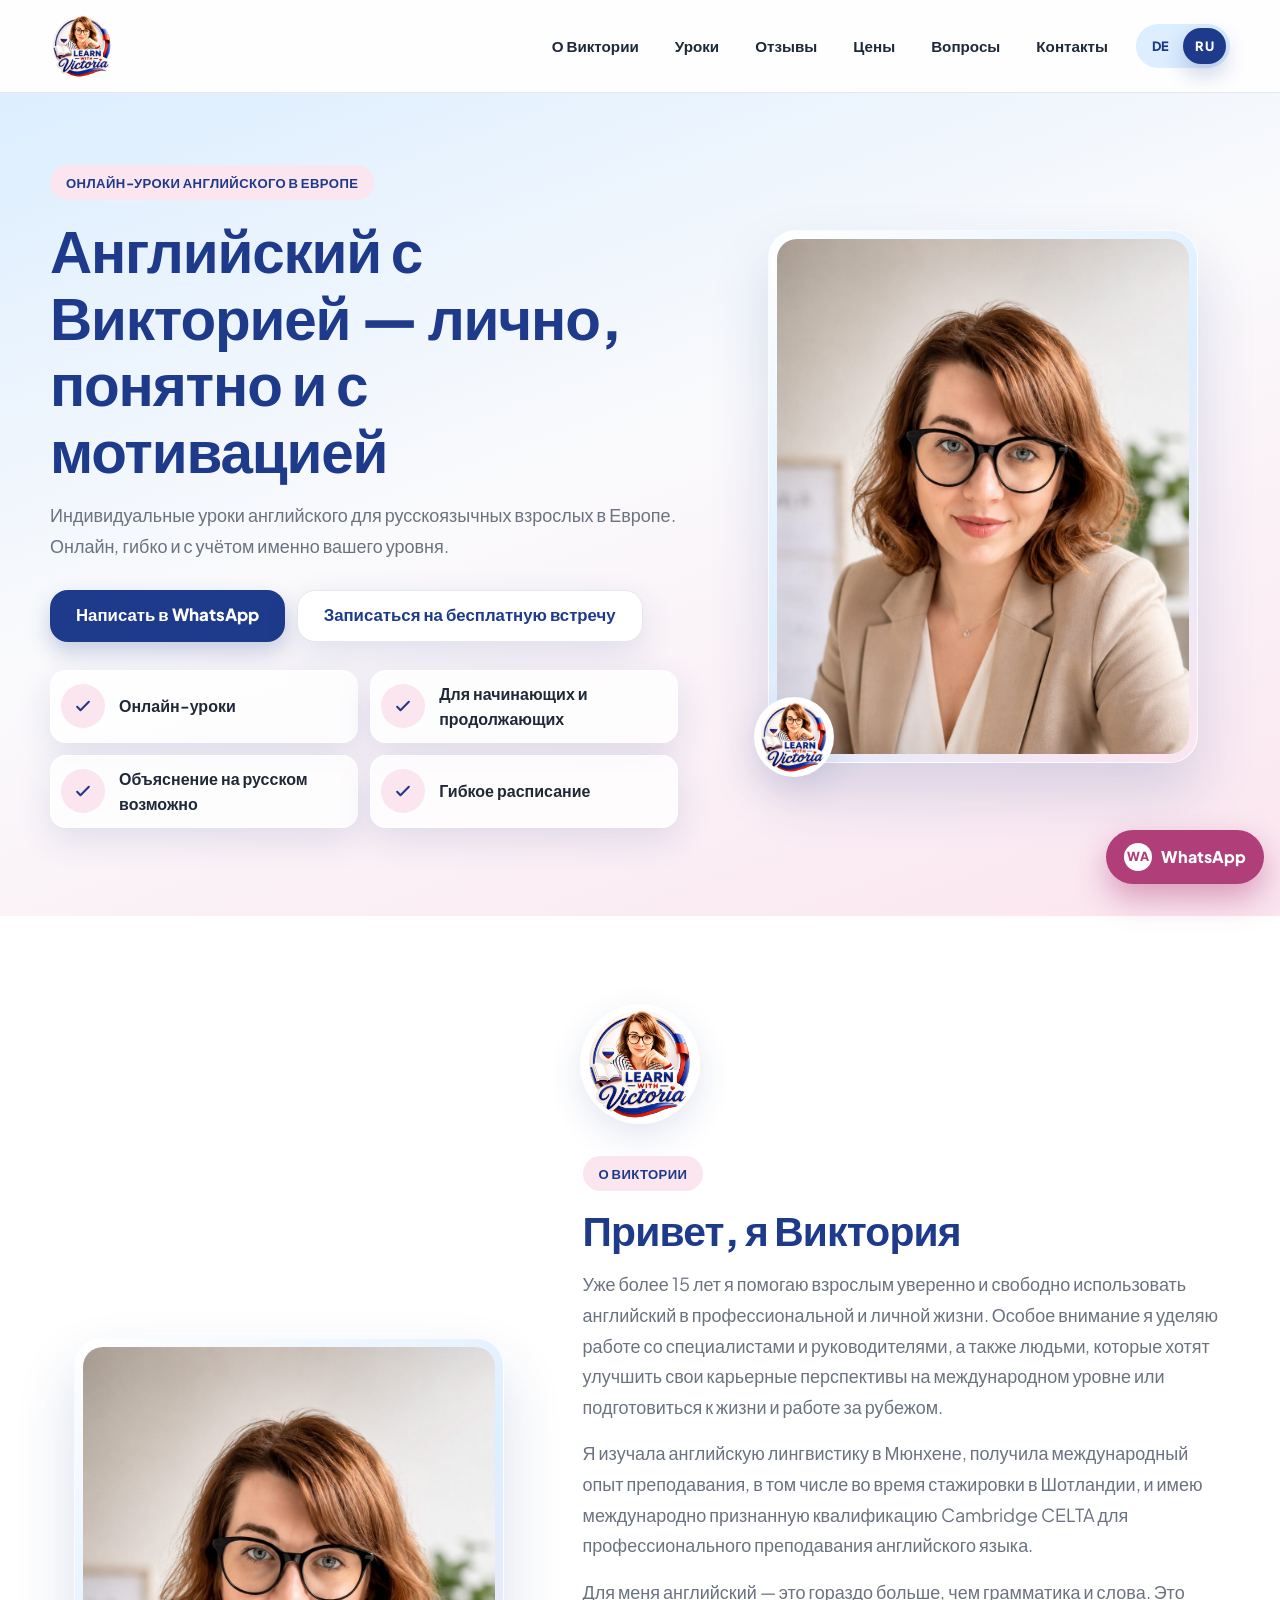
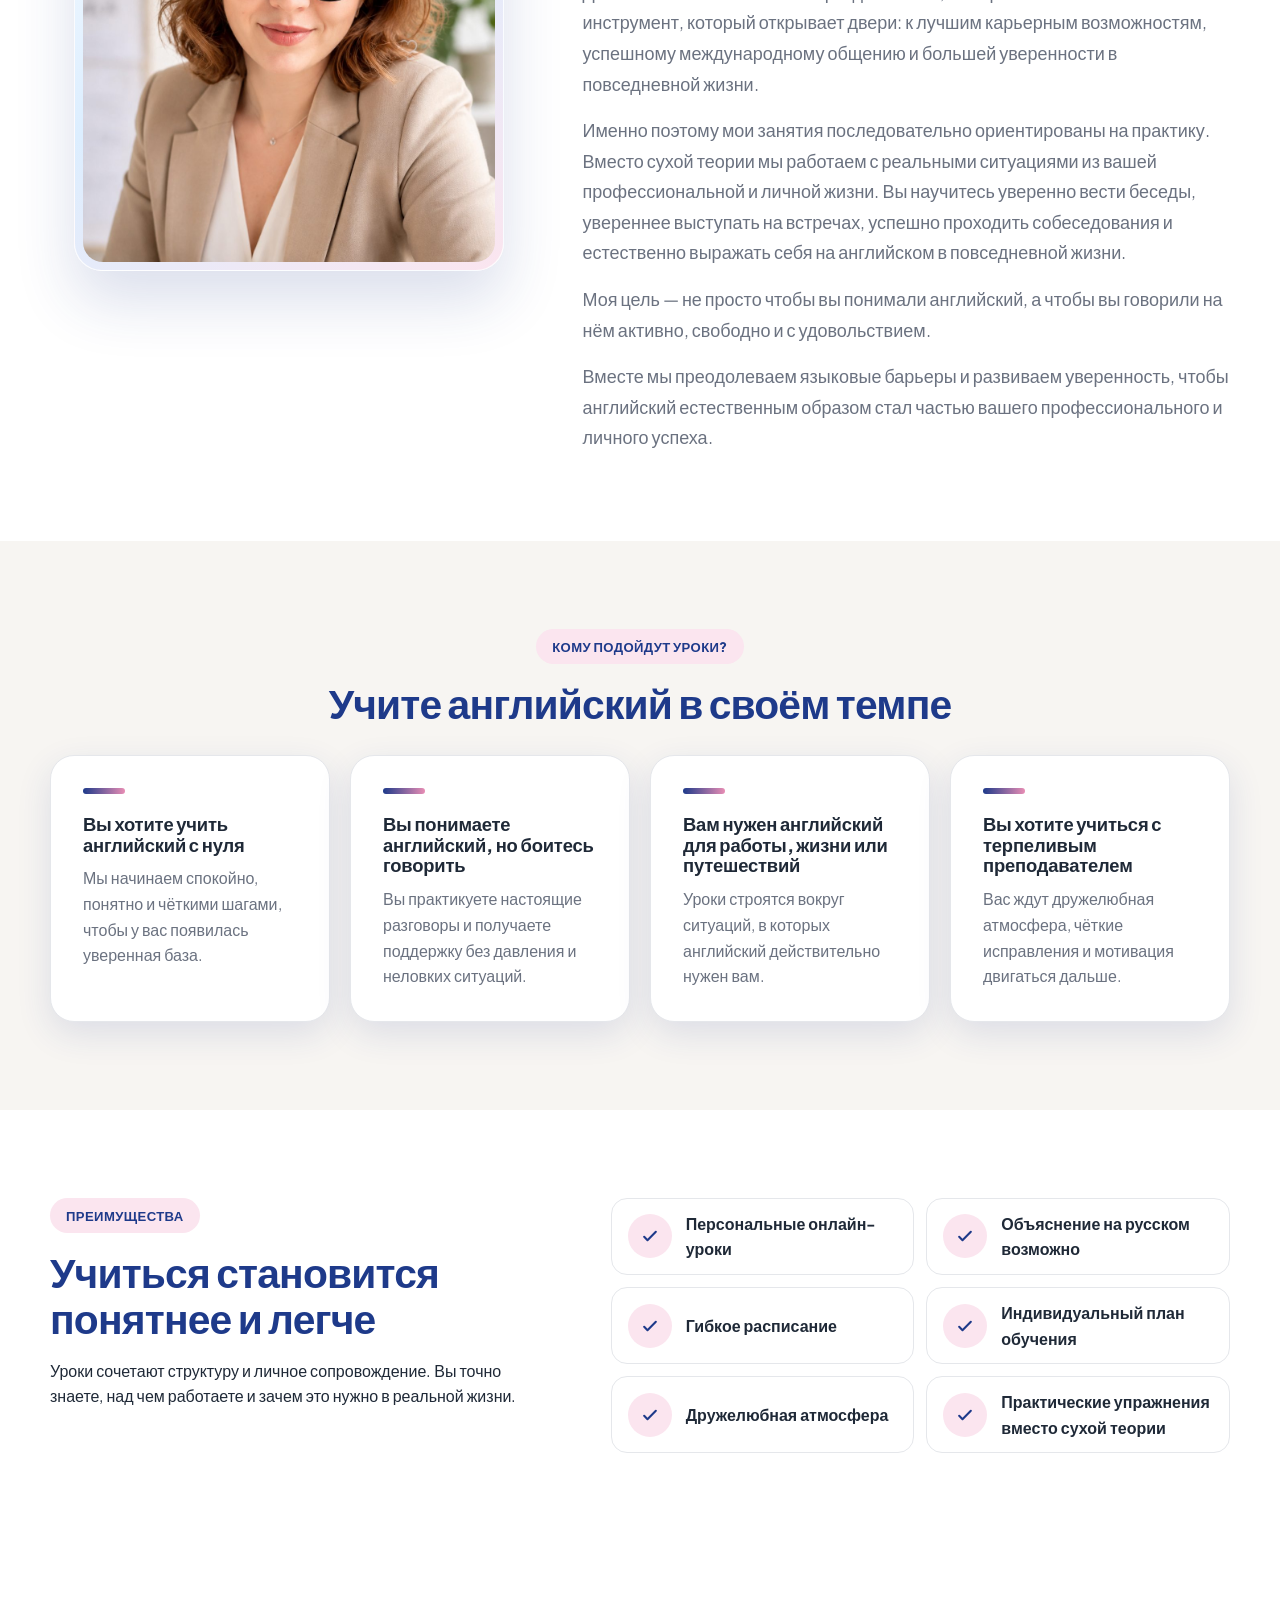
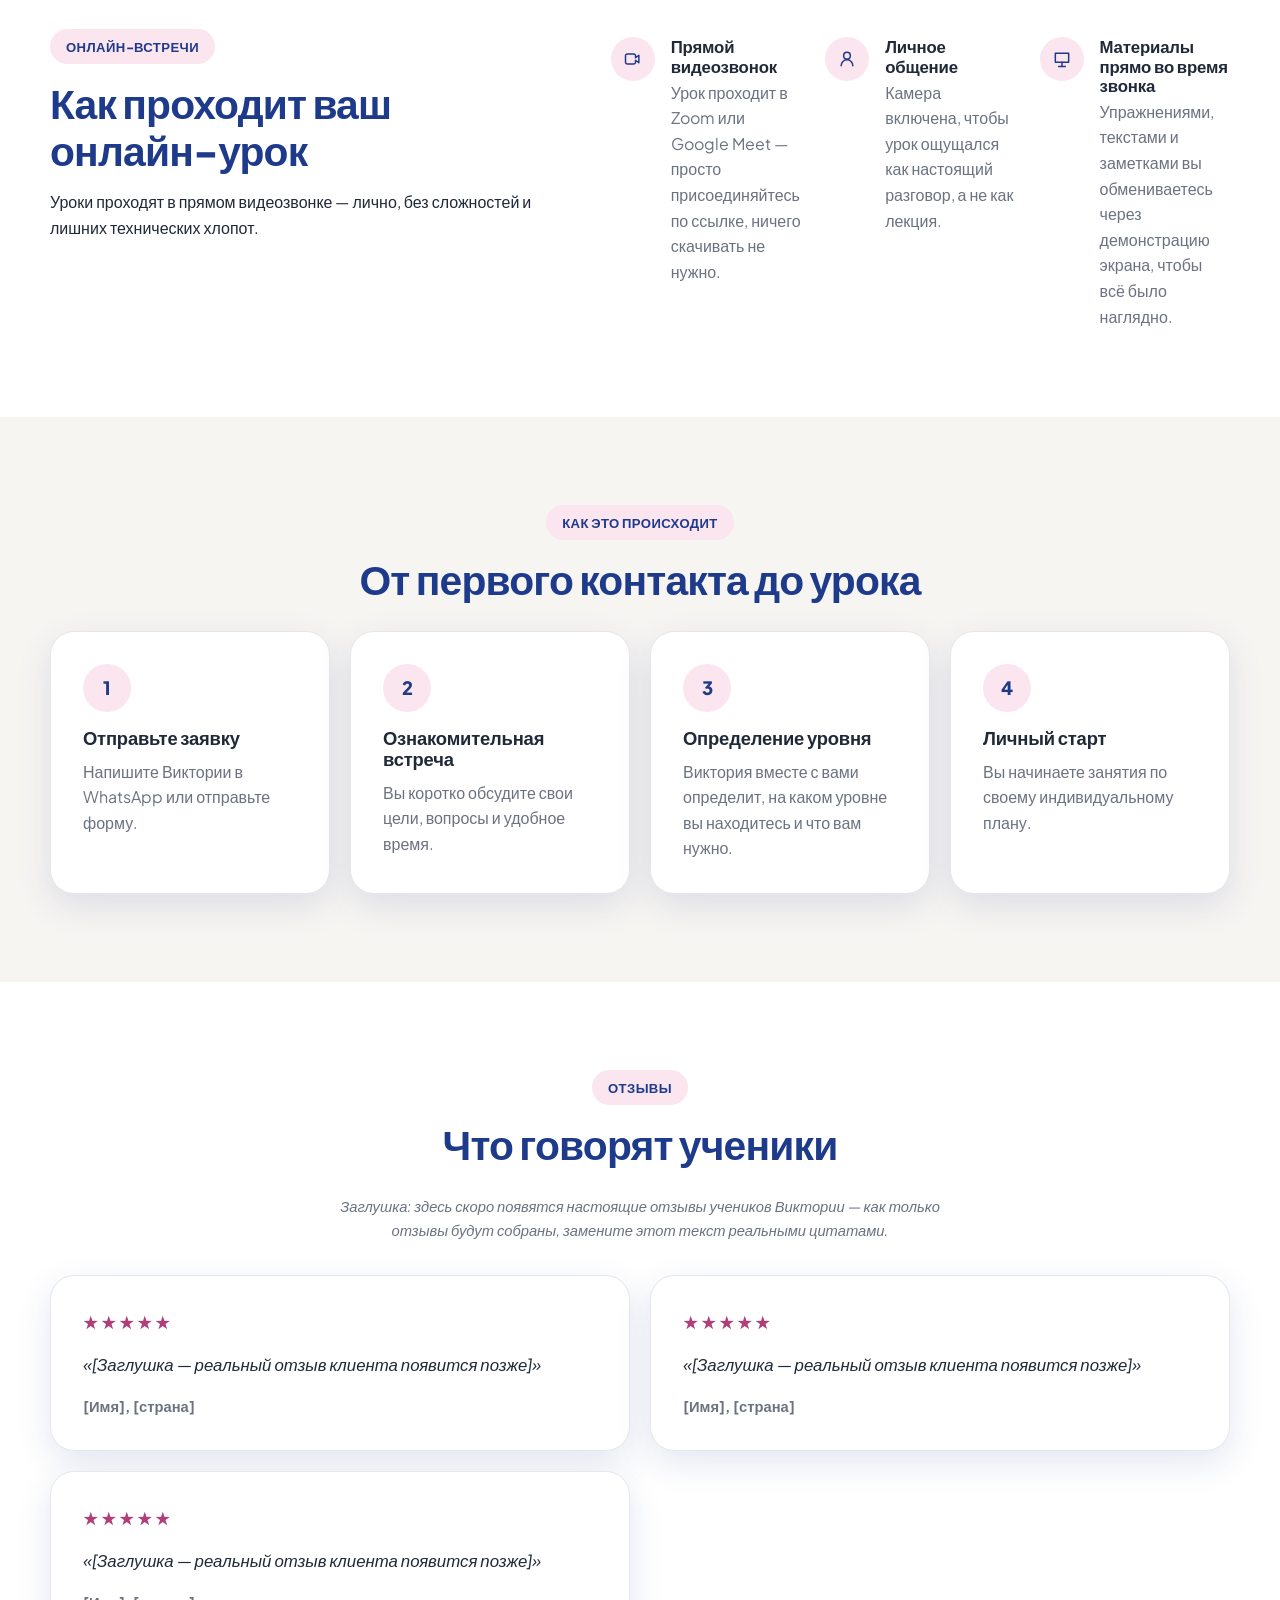
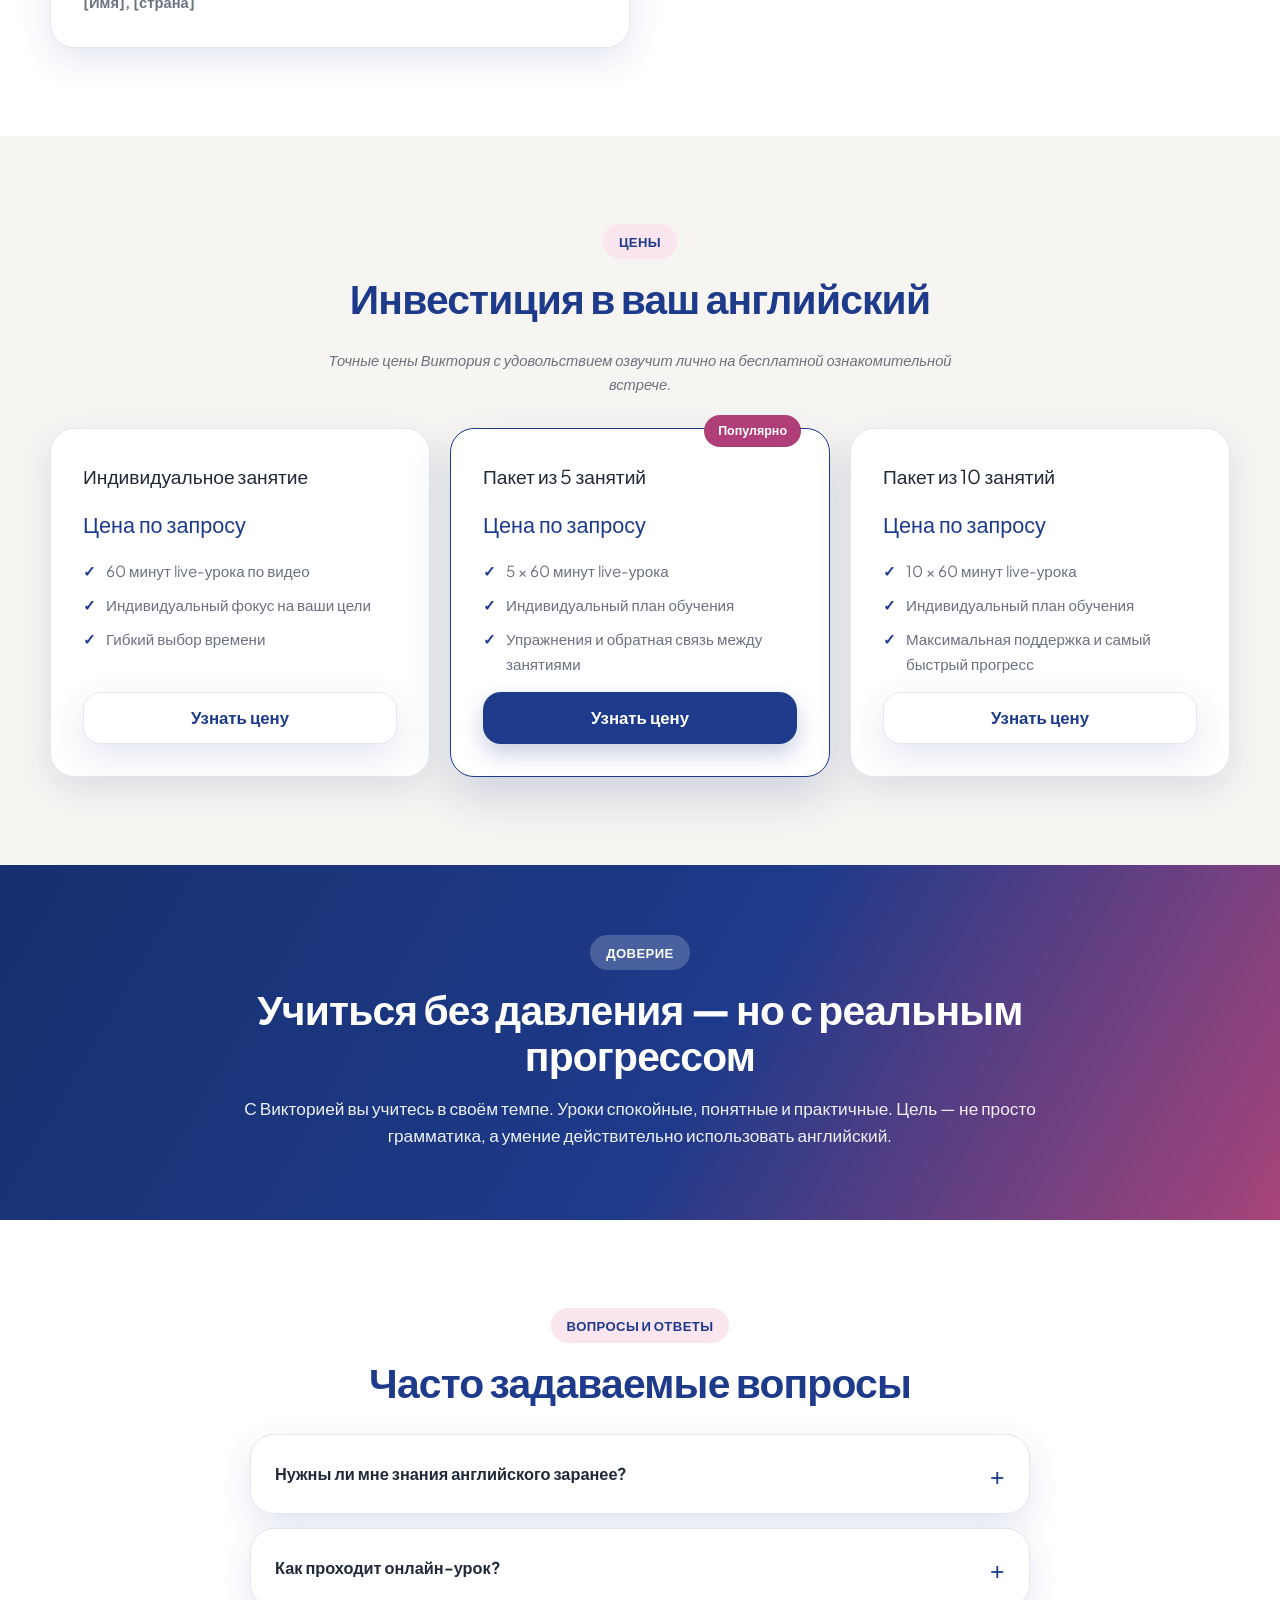
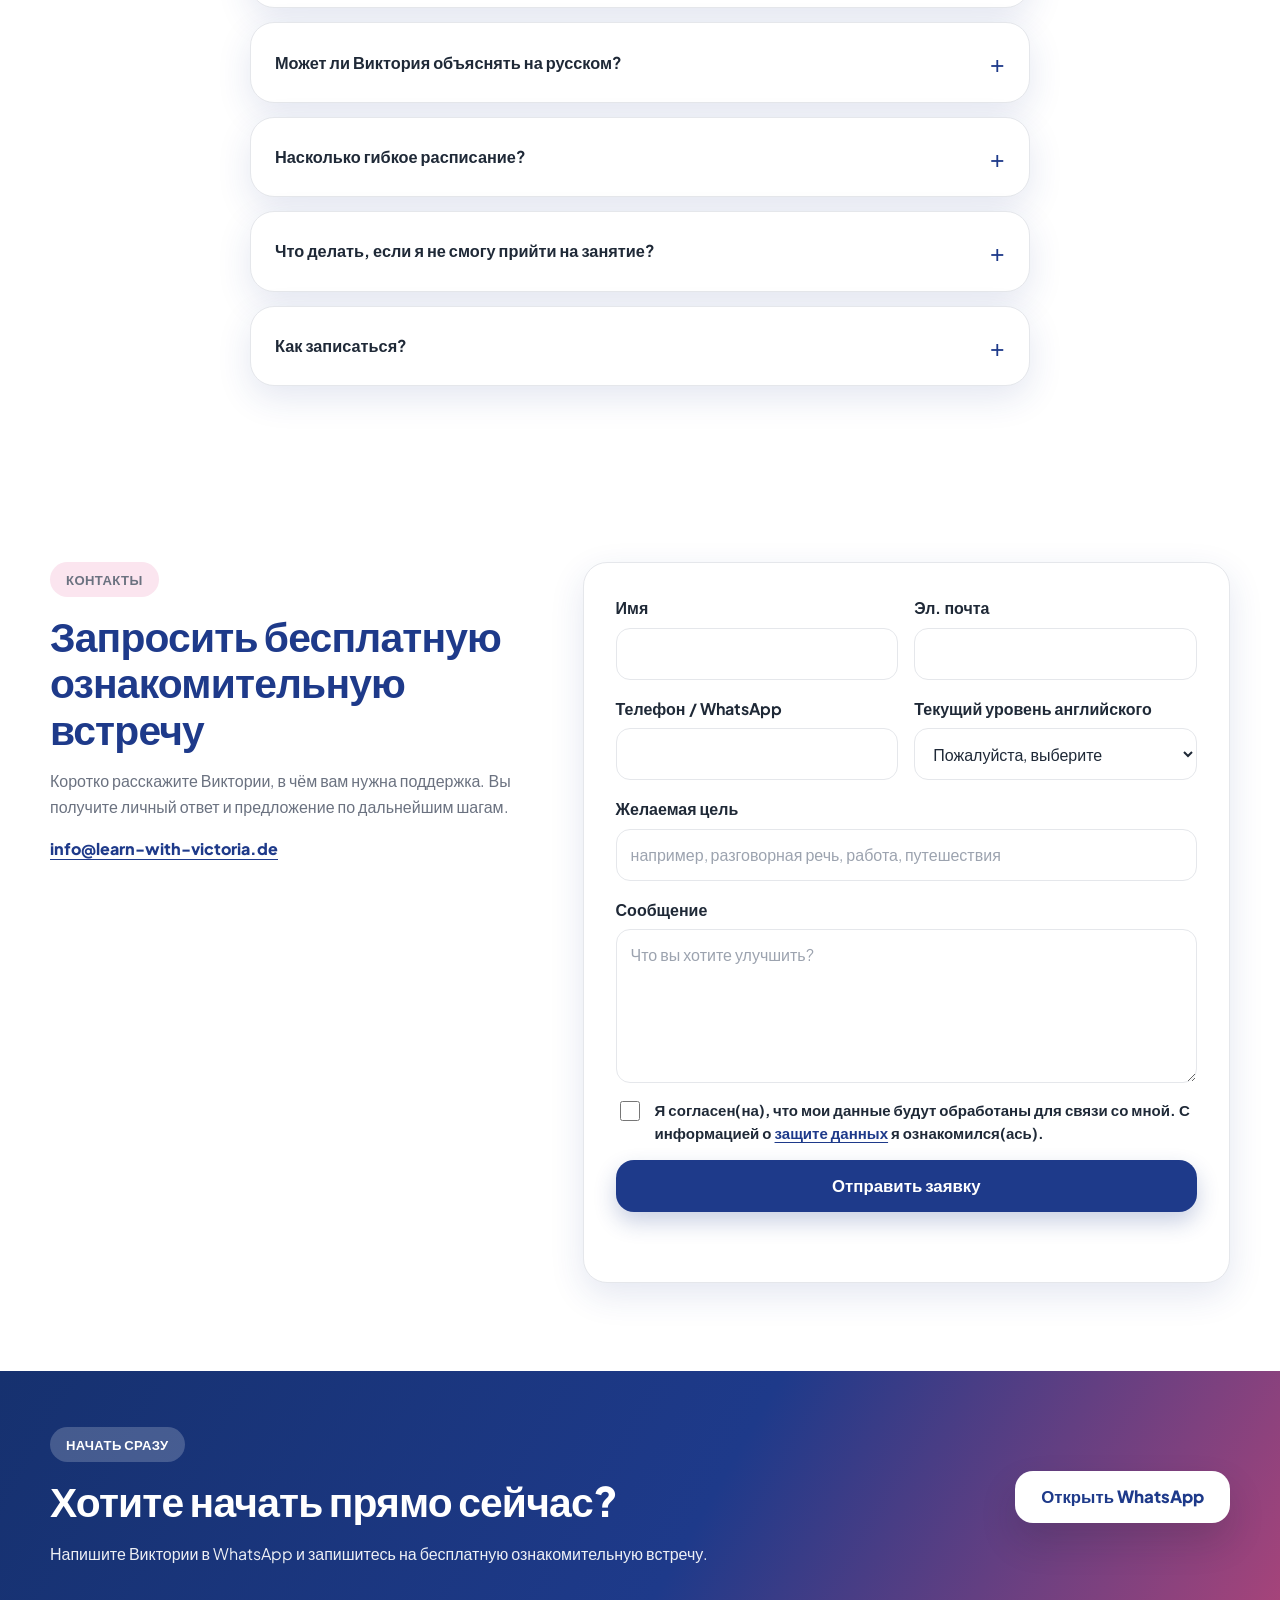
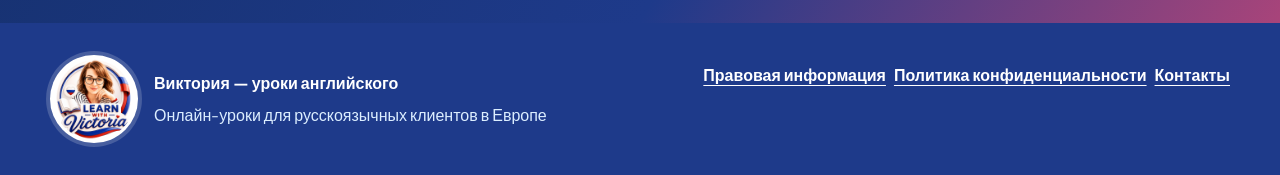
==== commit 9727af21: "Update About section bio and add Facebook Lead Ad thank-you page Replaces the "Über Victoria" copy o" ====
--- a/index-ru.html
+++ b/index-ru.html
@@ -110,8 +110,12 @@
             <h2 id="about-title">Привет, я Виктория</h2>
           </div>
           <div class="text-content">
-            <p>Я помогаю русскоязычным людям увереннее говорить по-английски, лучше понимать язык и увереннее общаться в повседневной жизни, на работе и в путешествиях.</p>
-            <p>Мои уроки чётко структурированы, дружелюбны и подстроены именно под вас. Вы получаете понятные объяснения, практические упражнения и спокойную атмосферу, в которой вопросы всегда приветствуются.</p>
+            <p>Уже более 15 лет я помогаю взрослым уверенно и свободно использовать английский в профессиональной и личной жизни. Особое внимание я уделяю работе со специалистами и руководителями, а также людьми, которые хотят улучшить свои карьерные перспективы на международном уровне или подготовиться к жизни и работе за рубежом.</p>
+            <p>Я изучала английскую лингвистику в Мюнхене, получила международный опыт преподавания, в том числе во время стажировки в Шотландии, и имею международно признанную квалификацию Cambridge CELTA для профессионального преподавания английского языка.</p>
+            <p>Для меня английский — это гораздо больше, чем грамматика и слова. Это инструмент, который открывает двери: к лучшим карьерным возможностям, успешному международному общению и большей уверенности в повседневной жизни.</p>
+            <p>Именно поэтому мои занятия последовательно ориентированы на практику. Вместо сухой теории мы работаем с реальными ситуациями из вашей профессиональной и личной жизни. Вы научитесь уверенно вести беседы, увереннее выступать на встречах, успешно проходить собеседования и естественно выражать себя на английском в повседневной жизни.</p>
+            <p>Моя цель — не просто чтобы вы понимали английский, а чтобы вы говорили на нём активно, свободно и с удовольствием.</p>
+            <p>Вместе мы преодолеваем языковые барьеры и развиваем уверенность, чтобы английский естественным образом стал частью вашего профессионального и личного успеха.</p>
           </div>
         </div>
       </div>
--- a/css/style.css
+++ b/css/style.css
@@ -1071,6 +1071,158 @@
   font-size: 0.78rem;
 }
 
+/* --- Facebook Lead-Ad Danke-Seite ------------------------------------------ */
+
+.thankyou-main {
+  display: flex;
+  align-items: center;
+  justify-content: center;
+  min-height: 100vh;
+  min-height: 100svh;
+  padding: 28px 0;
+}
+
+.thankyou-container {
+  display: flex;
+  flex-direction: column;
+  align-items: center;
+  max-width: 440px;
+  text-align: center;
+}
+
+.thankyou-logo {
+  display: inline-flex;
+  margin-bottom: 16px;
+}
+
+.thankyou-logo img {
+  width: 64px;
+  height: 64px;
+  border-radius: 50%;
+  box-shadow: var(--shadow-card);
+}
+
+.thankyou-avatar {
+  width: 168px;
+  height: 168px;
+  margin-bottom: 20px;
+  overflow: hidden;
+  border-radius: 50%;
+  border: 4px solid var(--color-white);
+  box-shadow: var(--shadow-card);
+}
+
+.thankyou-avatar img {
+  width: 100%;
+  height: 100%;
+  object-fit: cover;
+  object-position: top center;
+}
+
+.thankyou-text {
+  max-width: 380px;
+  font-size: 1.05rem;
+  color: var(--color-text);
+}
+
+.button-huge {
+  width: 100%;
+  min-height: 68px;
+  margin-top: 8px;
+  padding: 18px 22px;
+  gap: 12px;
+  font-size: 1.15rem;
+}
+
+.thankyou-cta-icon {
+  display: inline-grid;
+  flex-shrink: 0;
+  width: 30px;
+  height: 30px;
+  place-items: center;
+  border-radius: 50%;
+  background: rgba(255, 255, 255, 0.22);
+  font-size: 0.8rem;
+}
+
+.thankyou-steps {
+  width: 100%;
+  margin-top: 32px;
+  padding: 22px;
+  background: var(--color-card);
+  border-radius: var(--radius-card);
+  box-shadow: var(--shadow-card);
+}
+
+.thankyou-steps-title {
+  margin: 0 0 14px;
+  color: var(--color-muted);
+  font-size: 0.78rem;
+  font-weight: 800;
+  letter-spacing: 0.04em;
+  text-transform: uppercase;
+}
+
+.thankyou-steps ul {
+  display: flex;
+  flex-direction: column;
+  gap: 14px;
+  margin: 0;
+  padding: 0;
+  list-style: none;
+  text-align: left;
+}
+
+.thankyou-steps li {
+  display: flex;
+  align-items: center;
+  gap: 12px;
+  font-weight: 700;
+}
+
+.thankyou-steps li span {
+  display: inline-grid;
+  flex-shrink: 0;
+  width: 28px;
+  height: 28px;
+  place-items: center;
+  border-radius: 50%;
+  background: var(--color-blue-light);
+  color: var(--color-primary);
+  font-size: 0.85rem;
+  font-weight: 800;
+}
+
+.thankyou-credential {
+  max-width: 380px;
+  margin-top: 24px;
+  margin-bottom: 0;
+  color: var(--color-muted);
+  font-size: 0.88rem;
+}
+
+.thankyou-footer {
+  padding: 8px 0 28px;
+  text-align: center;
+}
+
+.thankyou-footer ul {
+  display: flex;
+  flex-wrap: wrap;
+  justify-content: center;
+  gap: 8px 18px;
+  margin: 0;
+  padding: 0;
+  list-style: none;
+}
+
+.thankyou-footer a {
+  color: var(--color-muted);
+  font-size: 0.8rem;
+  text-decoration: underline;
+  text-underline-offset: 3px;
+}
+
 /* --- Responsive ------------------------------------------------------------------------------------ */
 
 @media (min-width: 700px) {
